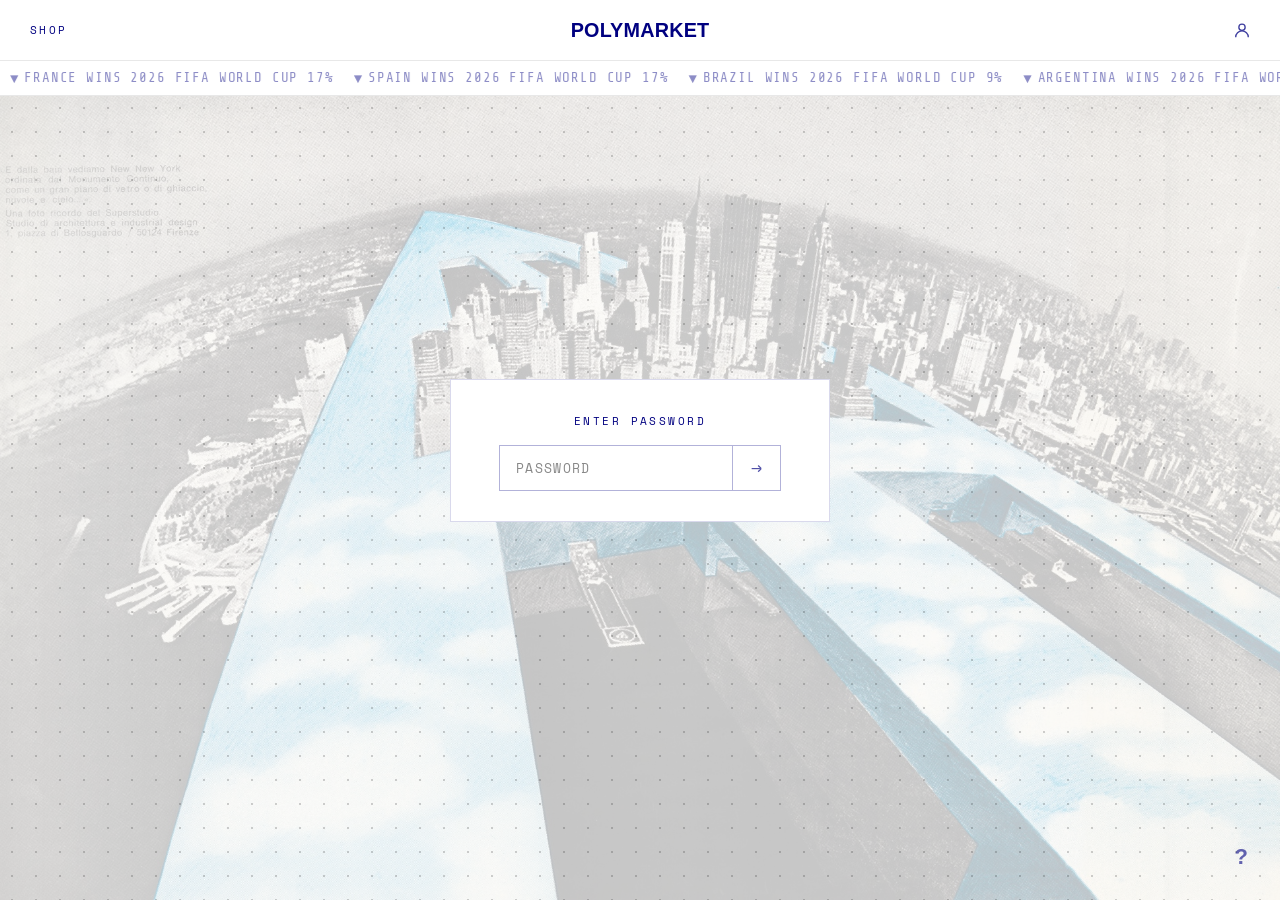
==== checkout.html @ ec60a8db "Move ? to footer center, ©2026 to footer right on all pages Replaced the floating/nav ? buttons with" ====
<!DOCTYPE html>
<html lang="en">
<head>
  <meta charset="UTF-8">
  <meta name="viewport" content="width=device-width, initial-scale=1.0">
  <title>Polymarket — VIP Order</title>
  <link rel="preconnect" href="https://fonts.googleapis.com">
  <link rel="preconnect" href="https://fonts.gstatic.com" crossorigin>
  <link href="https://fonts.googleapis.com/css2?family=Space+Mono:wght@400;700&family=Inter:wght@400;500;600&display=swap" rel="stylesheet">
  <link rel="stylesheet" href="style.css">
  <style>
    .checkout-main {
      display: grid;
      grid-template-columns: 380px 1fr;
      min-height: calc(100vh - 52px - 52px);
      border-top: 1px solid #1a1a1a;
    }

    /* ── Left: Order Summary ───────────────────────────────────── */
    .checkout-summary {
      border-right: 1px solid #1a1a1a;
      padding: 40px;
      background: #fafafa;
    }

    .checkout-section-label {
      font-family: 'Space Mono', monospace;
      font-size: 9px;
      font-weight: 700;
      letter-spacing: 0.22em;
      text-transform: uppercase;
      color: #1a1a1a;
      padding-bottom: 14px;
      border-bottom: 1px solid #1a1a1a;
      margin-bottom: 24px;
    }

    .checkout-item {
      display: flex;
      gap: 14px;
      align-items: flex-start;
      padding: 14px 0;
      border-bottom: 1px solid rgba(0,0,0,0.08);
    }

    .checkout-item-img {
      width: 60px;
      height: 60px;
      object-fit: cover;
      flex-shrink: 0;
      background: #f2f2f2;
      mix-blend-mode: multiply;
    }

    .checkout-item-info {
      flex: 1;
    }

    .checkout-item-name {
      font-family: 'Space Mono', monospace;
      font-size: 10px;
      font-weight: 700;
      letter-spacing: 0.08em;
      text-transform: uppercase;
      color: #1a1a1a;
      margin-bottom: 4px;
    }

    .checkout-item-meta {
      font-family: 'Space Mono', monospace;
      font-size: 9px;
      letter-spacing: 0.10em;
      text-transform: uppercase;
      color: rgba(0,0,0,0.45);
      line-height: 1.6;
    }

    .checkout-item-price {
      font-family: 'Space Mono', monospace;
      font-size: 10px;
      letter-spacing: 0.08em;
      color: #1a1a1a;
      margin-top: 4px;
    }

    .checkout-subtotal-row {
      display: flex;
      justify-content: space-between;
      align-items: center;
      margin-top: 22px;
      padding-top: 18px;
      border-top: 1px solid #1a1a1a;
      font-family: 'Space Mono', monospace;
      font-size: 10px;
      font-weight: 700;
      letter-spacing: 0.14em;
      text-transform: uppercase;
      color: #1a1a1a;
    }

    .checkout-complimentary {
      margin-top: 16px;
      padding: 12px 14px;
      background: #0000ff;
      font-family: 'Space Mono', monospace;
      font-size: 9px;
      letter-spacing: 0.16em;
      text-transform: uppercase;
      color: #fff;
    }

    /* ── Right: Form ───────────────────────────────────────────── */
    .checkout-form-col {
      padding: 40px 48px;
    }

    .form-page-title {
      font-family: 'Space Mono', monospace;
      font-size: 11px;
      font-weight: 700;
      letter-spacing: 0.22em;
      text-transform: uppercase;
      color: #1a1a1a;
      padding-bottom: 14px;
      border-bottom: 1px solid #1a1a1a;
      margin-bottom: 36px;
    }

    .form-section {
      margin-bottom: 36px;
    }

    .form-section-title {
      font-family: 'Space Mono', monospace;
      font-size: 9px;
      font-weight: 700;
      letter-spacing: 0.26em;
      text-transform: uppercase;
      color: #0000ff;
      margin-bottom: 20px;
    }

    .form-field {
      margin-bottom: 16px;
    }

    .form-field label {
      display: block;
      font-family: 'Space Mono', monospace;
      font-size: 8px;
      font-weight: 400;
      letter-spacing: 0.22em;
      text-transform: uppercase;
      color: rgba(0,0,0,0.45);
      margin-bottom: 6px;
    }

    .form-field input,
    .form-field textarea,
    .form-field select {
      width: 100%;
      border: 1px solid rgba(0,0,0,0.20);
      border-radius: 0;
      padding: 11px 14px;
      font-family: 'Space Mono', monospace;
      font-size: 11px;
      letter-spacing: 0.08em;
      color: #1a1a1a;
      background: #fff;
      outline: none;
      transition: border-color 0.15s;
      -webkit-appearance: none;
    }

    .form-field input:focus,
    .form-field textarea:focus,
    .form-field select:focus {
      border-color: #0000ff;
    }

    .form-field input::placeholder,
    .form-field textarea::placeholder {
      color: rgba(0,0,0,0.22);
      letter-spacing: 0.08em;
    }

    .form-field textarea {
      resize: vertical;
      min-height: 80px;
      line-height: 1.6;
    }

    .form-row {
      display: grid;
      grid-template-columns: 1fr 80px 100px;
      gap: 12px;
    }

    .form-divider {
      border: none;
      border-top: 1px solid rgba(0,0,0,0.10);
      margin: 32px 0;
    }

    .submit-order-btn {
      display: flex;
      align-items: center;
      justify-content: center;
      width: 100%;
      padding: 15px 24px;
      background: #0000ff;
      color: #fff;
      border: none;
      font-family: 'Space Mono', monospace;
      font-size: 11px;
      font-weight: 700;
      letter-spacing: 0.22em;
      text-transform: uppercase;
      cursor: pointer;
      transition: background 0.15s;
      margin-top: 8px;
    }

    .submit-order-btn:hover { background: #0000cc; }

    /* ── Confirmation state ────────────────────────────────────── */
    .checkout-confirm {
      display: none;
      padding: 40px 48px;
      max-width: 560px;
    }

    .confirm-icon {
      width: 40px;
      height: 40px;
      border: 2px solid #0000ff;
      border-radius: 50%;
      display: flex;
      align-items: center;
      justify-content: center;
      margin-bottom: 28px;
      color: #0000ff;
      font-size: 18px;
    }

    .confirm-title {
      font-family: 'Space Mono', monospace;
      font-size: 13px;
      font-weight: 700;
      letter-spacing: 0.18em;
      text-transform: uppercase;
      color: #1a1a1a;
      margin-bottom: 8px;
    }

    .confirm-ref {
      font-family: 'Space Mono', monospace;
      font-size: 9px;
      letter-spacing: 0.16em;
      color: rgba(0,0,0,0.40);
      text-transform: uppercase;
      margin-bottom: 32px;
    }

    .confirm-block {
      margin-bottom: 24px;
      padding: 20px;
      border: 1px solid rgba(0,0,0,0.10);
    }

    .confirm-block-label {
      font-family: 'Space Mono', monospace;
      font-size: 8px;
      font-weight: 700;
      letter-spacing: 0.26em;
      text-transform: uppercase;
      color: #0000ff;
      margin-bottom: 10px;
    }

    .confirm-block p {
      font-family: 'Space Mono', monospace;
      font-size: 10px;
      letter-spacing: 0.08em;
      color: #1a1a1a;
      line-height: 1.8;
    }

    .confirm-back-btn {
      margin-top: 8px;
      display: inline-block;
      font-family: 'Space Mono', monospace;
      font-size: 10px;
      letter-spacing: 0.18em;
      text-transform: uppercase;
      color: #0000ff;
      text-decoration: none;
      border-bottom: 1px solid #0000ff;
      padding-bottom: 2px;
    }
  </style>
</head>
<body>

  <!-- HEADER -->
  <header class="site-header">
    <nav class="nav-inner">
      <div class="nav-left">
        <a href="shop.html" class="nav-pill-btn">SHOP</a>
      </div>

      <a href="index.html" class="nav-wordmark">POLYMARKET</a>

      <div class="nav-right">
        <button class="nav-icon-btn" title="Account">
          <svg viewBox="0 0 20 20" fill="none" stroke="currentColor" stroke-width="1.5">
            <circle cx="10" cy="7" r="3.5"/>
            <path d="M3 18c0-3.866 3.134-7 7-7s7 3.134 7 7"/>
          </svg>
        </button>
        <button class="nav-icon-btn" title="Cart" onclick="history.back()"><svg viewBox="0 0 20 20" fill="none" stroke="currentColor" stroke-width="1.5" stroke-linecap="round" stroke-linejoin="round">
            <path d="M6.5 8V6a3.5 3.5 0 0 1 7 0v2"/>
            <rect x="3" y="8" width="14" height="9" rx="1.5"/>
          </svg></button>
      </div>
    </nav>
  </header>
  </div>


  <!-- SHOP HEADING BAR -->
  <div class="shop-heading">
    <a href="shop.html">VIP COMPLIMENTARY ORDER <span class="arrow">→</span></a>
  </div>

  <!-- CHECKOUT GRID -->
  <main class="checkout-main" id="checkoutMain">

    <!-- ORDER SUMMARY -->
    <div class="checkout-summary">
      <div class="checkout-section-label">Order Summary</div>
      <div id="checkoutItems">
        <p style="font-family:'Space Mono',monospace;font-size:10px;color:rgba(0,0,0,0.4);letter-spacing:0.10em;">Your bag is empty.</p>
      </div>
      <div class="checkout-subtotal-row">
        <span>Subtotal</span>
        <span id="checkoutTotal">$0</span>
      </div>
      <div class="checkout-complimentary">COMPLIMENTARY — $0.00 CHARGED</div>
    </div>

    <!-- FORM -->
    <div class="checkout-form-col" id="checkoutFormCol">
      <div class="form-page-title">Employee &amp; VIP Details</div>

      <form id="vipOrderForm" novalidate>

        <!-- Employee -->
        <div class="form-section">
          <div class="form-section-title">Employee Information</div>

          <div class="form-field">
            <label for="employeeName">Employee Name *</label>
            <input type="text" id="employeeName" name="employeeName" placeholder="Full name" required>
          </div>

          <div class="form-field">
            <label for="employeeDept">Department *</label>
            <input type="text" id="employeeDept" name="employeeDept" placeholder="e.g. Marketing, Partnerships" required>
          </div>
        </div>

        <hr class="form-divider">

        <!-- VIP Client -->
        <div class="form-section">
          <div class="form-section-title">VIP Client</div>

          <div class="form-field">
            <label for="clientName">Client Name *</label>
            <input type="text" id="clientName" name="clientName" placeholder="e.g. Logan Paul" required>
          </div>

          <div class="form-field">
            <label for="clientEmail">Client Email *</label>
            <input type="email" id="clientEmail" name="clientEmail" placeholder="client@email.com" required>
          </div>

          <div class="form-field">
            <label for="address1">Street Address *</label>
            <input type="text" id="address1" name="address1" placeholder="123 Main St, Apt 4B" required>
          </div>

          <div class="form-row">
            <div class="form-field">
              <label for="city">City *</label>
              <input type="text" id="city" name="city" required>
            </div>
            <div class="form-field">
              <label for="state">State *</label>
              <input type="text" id="state" name="state" maxlength="2" placeholder="CA" required>
            </div>
            <div class="form-field">
              <label for="zip">ZIP *</label>
              <input type="text" id="zip" name="zip" maxlength="10" placeholder="90210" required>
            </div>
          </div>

        </div>

        <button type="submit" class="submit-order-btn">Submit Order →</button>

      </form>
    </div>

    <!-- CONFIRMATION (hidden until submit) -->
    <div class="checkout-confirm" id="checkoutConfirm">
      <div class="confirm-icon">✓</div>
      <div class="confirm-title">Order Submitted</div>
      <div class="confirm-ref" id="confirmRef">REF —</div>

      <div class="confirm-block">
        <div class="confirm-block-label">Employee</div>
        <p id="confirmEmployee"></p>
      </div>

      <div class="confirm-block">
        <div class="confirm-block-label">VIP Client</div>
        <p id="confirmClient"></p>
      </div>

      <div class="confirm-block">
        <div class="confirm-block-label">Items</div>
        <p id="confirmItems"></p>
      </div>

      <a href="shop.html" class="confirm-back-btn">← Back to Shop</a>
    </div>

  </main>

  <!-- FOOTER -->
  <footer class="site-footer">
    <div class="footer-inner">
      <div class="footer-left">
        <div class="footer-logo">
          <svg viewBox="0 0 512 512" fill="none" xmlns="http://www.w3.org/2000/svg" width="18" height="18">
            <path d="M375.84 389.422C375.84 403.572 375.84 410.647 371.212 414.154C366.585 417.662 359.773 415.75 346.15 411.927L127.22 350.493C119.012 348.19 114.907 347.038 112.534 343.907C110.161 340.776 110.161 336.513 110.161 327.988V184.012C110.161 175.487 110.161 171.224 112.534 168.093C114.907 164.962 119.012 163.81 127.22 161.507L346.15 100.072C359.773 96.2495 366.585 94.338 371.212 97.8455C375.84 101.353 375.84 108.428 375.84 122.578V389.422ZM164.761 330.463L346.035 381.337V279.595L164.761 330.463ZM139.963 306.862L321.201 256L139.963 205.138V306.862ZM164.759 181.537L346.035 232.406V130.663L164.759 181.537Z" fill="#000080"/>
          </svg>
          Polymarket
        </div>
        <nav class="footer-links">
          <a href="shipping.html">Shipping &amp; Returns</a>
        </nav>
      </div>
      <a href="topograph.html" class="footer-help-btn" title="Markets Topography">?</a>
      <span class="footer-copy">©2026</span>
    </div>
  </footer>

  <script>
    if (sessionStorage.getItem('pm_auth') !== 'true') {
      window.location.replace('index.html');
    }

    // ── Render order summary from cart ───────────────────────────────────
    const CART_KEY = 'pm_cart';

    function getCart() {
      try { return JSON.parse(sessionStorage.getItem(CART_KEY)) || []; }
      catch { return []; }
    }

    function renderSummary() {
      const cart = getCart();
      const itemsEl  = document.getElementById('checkoutItems');
      const totalEl  = document.getElementById('checkoutTotal');
      itemsEl.innerHTML = '';

      if (cart.length === 0) {
        itemsEl.innerHTML = '<p style="font-family:\'Space Mono\',monospace;font-size:10px;color:rgba(0,0,0,0.4);letter-spacing:0.10em;">Your bag is empty.</p>';
        totalEl.textContent = 'Complimentary';
        return;
      }

      let total = 0;
      cart.forEach(item => {
        const price = parseFloat(String(item.price).replace(/[^0-9.]/g, ''));
        const lineTotal = price * (item.qty || 1);
        total += lineTotal;

        const div = document.createElement('div');
        div.className = 'checkout-item';
        div.innerHTML = `
          ${item.image
            ? `<img class="checkout-item-img" src="${item.image}" alt="${item.name}">`
            : `<div class="checkout-item-img"></div>`}
          <div class="checkout-item-info">
            <div class="checkout-item-name">${item.name}</div>
            ${item.color ? `<div class="checkout-item-meta">Color: ${item.color}</div>` : ''}
            <div class="checkout-item-meta">Size: ${item.size}${item.qty > 1 ? ` × ${item.qty}` : ''}</div>
            <div class="checkout-item-price">Complimentary</div>
          </div>
        `;
        itemsEl.appendChild(div);
      });

      totalEl.textContent = 'Complimentary';
    }

    renderSummary();

    // ── Form submission ──────────────────────────────────────────────────
    document.getElementById('vipOrderForm').addEventListener('submit', function(e) {
      e.preventDefault();

      const f = this;
      const data = {
        employeeName: f.employeeName.value.trim(),
        employeeDept: f.employeeDept.value.trim(),
        clientName:   f.clientName.value.trim(),
        clientEmail:  f.clientEmail.value.trim(),
        address1:     f.address1.value.trim(),
        city:         f.city.value.trim(),
        state:        f.state.value.trim().toUpperCase(),
        zip:          f.zip.value.trim(),
      };

      // Basic validation
      for (const [key, val] of Object.entries(data)) {
        if (!val) {
          const input = f[key];
          if (input) { input.focus(); input.style.borderColor = '#ff4444'; setTimeout(()=>{ input.style.borderColor=''; }, 1500); }
          return;
        }
      }

      const cart = getCart();
      const ref  = 'VIP-' + Date.now().toString(36).toUpperCase();

      // Populate confirmation
      document.getElementById('confirmRef').textContent = 'REF ' + ref;
      document.getElementById('confirmEmployee').innerHTML =
        `${data.employeeName}<br>${data.employeeDept}`;
      document.getElementById('confirmClient').innerHTML =
        `${data.clientName}<br>${data.clientEmail}<br>${data.address1}<br>${data.city}, ${data.state} ${data.zip}`;
      document.getElementById('confirmItems').innerHTML =
        cart.map(i => `${i.name}${i.color ? ' / ' + i.color : ''} — ${i.size}${i.qty > 1 ? ' ×' + i.qty : ''}`).join('<br>');

      // Swap form for confirmation
      document.getElementById('checkoutFormCol').style.display = 'none';
      document.getElementById('checkoutConfirm').style.display = 'block';

      // Fire Shopify draft order (non-blocking — confirmation already shown)
      createShopifyDraftOrder({ type: sessionStorage.getItem('pm_intake')
        ? JSON.parse(sessionStorage.getItem('pm_intake')).type : 'unknown', ...data }, cart)
        .then(orderName => {
          if (orderName) {
            const refEl = document.getElementById('confirmRef');
            if (refEl) refEl.textContent += ' · ' + orderName;
          }
        });

      // Clear cart
      sessionStorage.removeItem(CART_KEY);
    });
  </script>
  <script src="js/shopify.js"></script>
  <script src="js/cart.js"></script>
  <script src="js/auth.js"></script>
</body>
</html>
---- style.css ----
@import url('https://fonts.googleapis.com/css2?family=Share+Tech+Mono&family=Press+Start+2P&display=swap');

/* ===== RESET & BASE ===== */
*, *::before, *::after { box-sizing: border-box; margin: 0; padding: 0; }

:root {
  --blue: #0038FF;
  --white: #ffffff;
  --black: #000080;
  --gray: #f2f2f2;
  --mid-gray: #888;
  --red: #FF3B30;
  --font-mono: 'Space Mono', 'Courier New', monospace;
  --font-sans: 'Inter', -apple-system, BlinkMacSystemFont, 'Helvetica Neue', sans-serif;
}

html { font-size: 16px; scroll-behavior: smooth; }

body {
  font-family: var(--font-sans);
  background: var(--white);
  color: var(--black);
  min-height: 100vh;
  display: flex;
  flex-direction: column;
}

a { color: inherit; text-decoration: none; }
button { cursor: pointer; border: none; background: none; font-family: inherit; }
img { display: block; max-width: 100%; }

/* ===== TICKER BANNER ===== */
@keyframes ticker-scroll {
  0%   { transform: translateX(0); }
  100% { transform: translateX(-50%); }
}

.site-ticker {
  width: 100%;
  overflow: hidden;
  background: #ffffff;
  border-bottom: 1px solid #e8e8e8;
  height: 35px;
  display: flex;
  align-items: center;
  position: relative;
  z-index: 99; /* sits below sticky header */
}

.ticker-track {
  display: flex;
  align-items: center;
  white-space: nowrap;
  animation: ticker-scroll 90s linear infinite;
  will-change: transform;
}

.ticker-track:hover {
  animation-play-state: paused;
}

.ticker-track a {
  font-family: 'Share Tech Mono', 'Courier New', monospace;
  font-size: 14px;
  font-weight: 400;
  color: #FF8800;
  text-transform: uppercase;
  letter-spacing: 0.06em;
  white-space: nowrap;
  padding: 0 10px;
  transition: color 0.2s;
  text-decoration: none;
  text-shadow: 0 0 8px rgba(255, 136, 0, 0.55);
  line-height: 1;
}

/* Whole link turns green when market is ≥50% (▲) */
.ticker-track a:has(.ticker-up) {
  color: #33DD55;
  text-shadow: 0 0 8px rgba(51, 221, 85, 0.55);
}

/* Whole link turns red when market is <50% (▼) */
.ticker-track a:has(.ticker-down) {
  color: #FF3333;
  text-shadow: 0 0 8px rgba(255, 51, 51, 0.55);
}

.ticker-track a:hover {
  opacity: 0.8;
}

/* Password page — muted navy at rest, reveal color on hover */
.page-password .ticker-track a,
.page-password .ticker-track a:has(.ticker-up),
.page-password .ticker-track a:has(.ticker-down) {
  color: rgba(0, 0, 128, 0.45);
  text-shadow: none;
  transition: color 0.25s, text-shadow 0.25s;
}
.page-password .ticker-up,
.page-password .ticker-down {
  color: rgba(0, 0, 128, 0.45);
  text-shadow: none;
  transition: color 0.25s, text-shadow 0.25s;
}

/* Hover reveals market direction color */
.page-password .ticker-track a:has(.ticker-up):hover,
.page-password .ticker-track a:has(.ticker-up):hover .ticker-up {
  color: #33DD55;
  text-shadow: 0 0 10px rgba(51, 221, 85, 0.65);
  opacity: 1;
}
.page-password .ticker-track a:has(.ticker-down):hover,
.page-password .ticker-track a:has(.ticker-down):hover .ticker-down {
  color: #FF3333;
  text-shadow: 0 0 10px rgba(255, 51, 51, 0.65);
  opacity: 1;
}

.ticker-sep {
  display: none;
}

/* Directional arrows inside ticker items */
.ticker-up {
  color: #33DD55;
  font-size: 1em;
  vertical-align: middle;
  text-shadow: 0 0 8px rgba(50, 220, 80, 0.6);
  margin-right: 5px;
}

.ticker-down {
  color: #FF3333;
  font-size: 1em;
  vertical-align: middle;
  text-shadow: 0 0 8px rgba(255, 50, 50, 0.55);
  margin-right: 5px;
}

/* ===== HEADER / NAV ===== */
.site-header {
  position: sticky;
  top: 0;
  z-index: 100;
  background: var(--white);
  border-bottom: 1px solid #e8e8e8;
  width: 100%;
}

.nav-inner {
  display: grid;
  grid-template-columns: 1fr auto 1fr;
  align-items: center;
  padding: 0 20px;
  height: 60px;
  position: relative;
}

/* ── Left slot: SHOP link ────────────────────────────────── */
.nav-left {
  display: flex;
  align-items: center;
}

/* ── Bordered pill buttons: SHOP + CART ──────────────────── */
.nav-pill-btn {
  display: inline-flex;
  align-items: center;
  gap: 5px;
  padding: 4px 10px;
  border: 1px solid #000080;
  background: #fff;
  color: #000080;
  font-family: 'Helvetica Neue', Helvetica, Arial, sans-serif;
  font-size: 10px;
  font-weight: 500;
  letter-spacing: 0.06em;
  text-transform: uppercase;
  cursor: pointer;
  border-radius: 3px;
  white-space: nowrap;
  text-decoration: none;
  line-height: 1.4;
  transition: background 0.15s;
}
.nav-pill-btn:hover { background: #efefef; }

/* SHOP link — same font/color as pill but no border or background */
.nav-shop-link {
  font-family: 'Helvetica Neue', Helvetica, Arial, sans-serif;
  font-size: 10px;
  font-weight: 500;
  letter-spacing: 0.06em;
  text-transform: uppercase;
  color: #000080;
  text-decoration: none;
  padding: 4px 10px;
  transition: opacity 0.15s;
}
.nav-shop-link:hover { opacity: 0.6; }

/* Badge on icon cart button */
.nav-icon-btn .cart-badge {
  position: absolute;
  top: 3px;
  right: 3px;
  background: #000080;
  color: #fff;
  border-radius: 50%;
  font-size: 7px;
  min-width: 12px;
  height: 12px;
  display: inline-flex;
  align-items: center;
  justify-content: center;
  pointer-events: none;
}

/* ── Center slot: POLYMARKET wordmark ────────────────────── */
.nav-wordmark {
  font-family: 'Helvetica Neue', Helvetica, Arial, sans-serif;
  font-size: 19.8px;
  font-weight: 700;
  letter-spacing: 0.01em;
  text-transform: uppercase;
  color: #000080;
  white-space: nowrap;
  justify-self: center;
}

/* ── Legacy center (kept for any edge case) ─────────────── */
.nav-center {
  display: flex;
  align-items: center;
  gap: 24px;
}

.nav-center a,
.nav-center .currency-btn {
  color: var(--black);
  font-size: 11px;
  letter-spacing: 0.08em;
  text-transform: uppercase;
  font-weight: 500;
  opacity: 0.75;
  transition: opacity 0.15s;
}

.nav-center a:hover,
.nav-center .currency-btn:hover { opacity: 1; }

.currency-btn {
  display: flex;
  align-items: center;
  gap: 4px;
  font-family: var(--font-sans);
  font-size: 11px;
  letter-spacing: 0.08em;
  text-transform: uppercase;
  font-weight: 500;
  color: var(--black);
  opacity: 0.75;
}

.nav-divider {
  width: 1px;
  height: 16px;
  background: rgba(0,0,0,0.15);
}

.nav-right {
  display: flex;
  align-items: center;
  gap: 0;
  justify-self: end;
}

.nav-icon-btn {
  color: var(--black);
  display: flex;
  align-items: center;
  justify-content: center;
  width: 36px;
  height: 36px;
  transition: opacity 0.15s;
  position: relative;
  opacity: 0.75;
}

.nav-icon-btn:hover { opacity: 1; }

.nav-icon-btn svg { width: 18px; height: 18px; }

/* ── Employee login modal ─────────────────────────────────── */
#am-overlay {
  position: fixed;
  inset: 0;
  z-index: 600;
  background: rgba(0, 0, 0, 0.30);
  display: none;
  align-items: flex-start;
  justify-content: flex-end;
  padding-top: 68px;
  padding-right: 16px;
}

#am-card {
  background: #fff;
  width: 284px;
  padding: 28px 28px 24px;
  border: 1px solid #e0e0e0;
  box-shadow: 0 8px 32px rgba(0, 0, 0, 0.10);
}

.am-label {
  font-family: var(--font-mono);
  font-size: 8px;
  letter-spacing: 0.22em;
  text-transform: uppercase;
  color: #999;
  margin: 0 0 16px;
}

.am-email-display {
  font-family: var(--font-mono);
  font-size: 10px;
  letter-spacing: 0.06em;
  color: #000080;
  margin: 0 0 20px;
  word-break: break-all;
}

.am-input {
  display: block;
  width: 100%;
  border: none;
  border-bottom: 1px solid #ddd;
  outline: none;
  font-family: var(--font-mono);
  font-size: 11px;
  letter-spacing: 0.08em;
  color: #000080;
  padding: 6px 0 8px;
  background: transparent;
  margin-bottom: 20px;
}

.am-input::placeholder { color: #ccc; letter-spacing: 0.08em; }
.am-input:focus { border-bottom-color: #000080; }

.am-btn {
  display: block;
  width: 100%;
  padding: 11px 0;
  font-family: var(--font-mono);
  font-size: 10px;
  font-weight: 700;
  letter-spacing: 0.18em;
  text-transform: uppercase;
  cursor: pointer;
  border: none;
  transition: background 0.15s, color 0.15s;
}

.am-btn-primary {
  background: #000080;
  color: #fff;
}
.am-btn-primary:hover { background: #00006a; }

.am-btn-outline {
  background: transparent;
  color: #000080;
  border: 1px solid #000080;
}
.am-btn-outline:hover { background: #efefef; }

.am-err {
  font-family: var(--font-mono);
  font-size: 9px;
  letter-spacing: 0.12em;
  text-transform: uppercase;
  color: #ff4444;
  margin: 10px 0 0;
}

/* ? help button — now floating bottom-right, nav version kept for legacy */
.nav-help-btn {
  font-family: 'Helvetica Neue', Helvetica, Arial, sans-serif;
  font-size: 15px;
  font-weight: 600;
  color: #000080;
  text-decoration: none;
  opacity: 0.75;
}

/* Floating ? button — fixed bottom-right on every page */
.floating-help-btn {
  position: fixed;
  bottom: calc(32px + env(safe-area-inset-bottom, 0px));
  right: 32px;
  z-index: 500;
  color: #000080;
  font-family: 'Helvetica Neue', Helvetica, Arial, sans-serif;
  font-size: 22px;
  font-weight: 700;
  text-decoration: none;
  opacity: 0.6;
  transition: opacity 0.15s;
  line-height: 1;
}

.floating-help-btn:hover {
  opacity: 1;
}

.cart-badge {
  position: absolute;
  top: 10px;
  right: 6px;
  background: var(--blue);
  color: var(--white);
  font-size: 9px;
  font-weight: 700;
  min-width: 14px;
  height: 14px;
  border-radius: 50%;
  display: flex;
  align-items: center;
  justify-content: center;
  opacity: 1;
}

/* ===== PASSWORD GATE ===== */
.password-page-body {
  display: flex;
  flex-direction: column;
  min-height: 100vh;
}

.password-gate {
  flex: 1;
  display: flex;
  align-items: center;
  justify-content: center;
  padding: 60px 20px;
}

.password-form-wrap {
  width: 100%;
  max-width: 380px;
  text-align: center;
}

.password-form-wrap h1 {
  font-family: var(--font-mono);
  font-size: 18px;
  letter-spacing: 0.12em;
  text-transform: uppercase;
  margin-bottom: 32px;
  font-weight: 400;
}

.password-input-row {
  display: flex;
  border: 1px solid var(--black);
  overflow: hidden;
}

.password-input-row input[type="password"] {
  flex: 1;
  border: none;
  outline: none;
  padding: 12px 16px;
  font-family: var(--font-mono);
  font-size: 13px;
  letter-spacing: 0.06em;
  background: var(--white);
  color: var(--black);
}

.password-input-row input[type="password"]::placeholder {
  color: var(--mid-gray);
  text-transform: uppercase;
  letter-spacing: 0.1em;
}

.password-submit-btn {
  background: var(--black);
  color: var(--white);
  padding: 0 20px;
  font-size: 18px;
  font-family: var(--font-mono);
  transition: background 0.15s;
}

.password-submit-btn:hover { background: #222; }

.password-error {
  font-family: var(--font-mono);
  font-size: 11px;
  letter-spacing: 0.08em;
  text-transform: uppercase;
  color: var(--red);
  margin-top: 12px;
}

/* ===== SHOP PAGE ===== */
.shop-main {
  flex: 1;
  padding: 0;
  background: #fff;
}

.shop-heading {
  padding: 28px 20px 20px;
  display: flex;
  align-items: center;
  gap: 10px;
  font-family: var(--font-sans);
  font-size: 11px;
  letter-spacing: 0.1em;
  text-transform: uppercase;
  font-weight: 600;
  background: #fff;
}

.shop-heading a {
  display: flex;
  align-items: center;
  gap: 8px;
}

.shop-heading .arrow { font-size: 14px; }

/* Product Grid */
.product-grid {
  display: grid;
  grid-template-columns: repeat(5, 1fr);
  gap: 0;
  border-top: 1px solid #e8e8e8;
  border-left: 1px solid #e8e8e8;
}

.product-card {
  position: relative;
  background: transparent;
  overflow: hidden;
  cursor: pointer;
  aspect-ratio: 1 / 1;
  display: flex;
  align-items: center;
  justify-content: center;
  border-right: 1px solid #e8e8e8;
  border-bottom: 1px solid #e8e8e8;
}

/* Contained image — mix-blend-mode: multiply makes white areas in the JPEG transparent */
.product-card-img {
  width: calc(100% - 32px);
  height: calc(100% - 32px);
  object-fit: contain;
  object-position: center;
  display: block;
  transition: transform 0.35s ease;
  mix-blend-mode: multiply;
}

.product-card:hover .product-card-img { transform: scale(1.04); }

.product-card-placeholder {
  width: 100%;
  height: 100%;
  display: flex;
  align-items: center;
  justify-content: center;
  font-family: var(--font-mono);
  font-size: 10px;
  letter-spacing: 0.06em;
  text-align: center;
  padding: 20px;
  color: #aaa;
  text-transform: uppercase;
}

/* Info overlay — slides up from bottom on hover */
.product-card-overlay {
  position: absolute;
  bottom: 0;
  left: 0;
  right: 0;
  background: rgba(255,255,255,0.96);
  padding: 10px 12px 11px;
  transform: translateY(100%);
  transition: transform 0.18s ease;
  font-family: var(--font-mono);
  font-size: 9px;
  letter-spacing: 0.05em;
  text-transform: uppercase;
  line-height: 1.6;
  color: var(--black);
  border-top: 1px solid #e8e8e8;
}

.product-card:hover .product-card-overlay { transform: translateY(0); }

.product-card-overlay .product-price {
  font-weight: 700;
  display: inline;
}

/* Subscribe Section */
.subscribe-section {
  padding: 48px 20px;
  max-width: 380px;
  margin: 0 auto;
  text-align: center;
}

.subscribe-label {
  font-family: var(--font-sans);
  font-size: 10px;
  letter-spacing: 0.12em;
  text-transform: uppercase;
  font-weight: 600;
  margin-bottom: 16px;
}

.subscribe-row {
  display: flex;
  border: 1px solid var(--black);
  overflow: hidden;
}

.subscribe-row input[type="email"] {
  flex: 1;
  border: none;
  outline: none;
  padding: 10px 14px;
  font-family: var(--font-mono);
  font-size: 11px;
  letter-spacing: 0.04em;
}

.subscribe-row input[type="email"]::placeholder { color: var(--mid-gray); }

.subscribe-btn {
  background: var(--black);
  color: var(--white);
  padding: 0 16px;
  font-family: var(--font-mono);
  font-size: 16px;
  transition: background 0.15s;
}

.subscribe-btn:hover { background: #333; }

.subscribe-fine {
  font-size: 10px;
  color: var(--mid-gray);
  margin-top: 10px;
  line-height: 1.5;
}

.subscribe-fine a { text-decoration: underline; }

/* ===== FOOTER ===== */
.site-footer {
  background: #ffffff;
  color: #000080;
  padding: 16px 20px;
  border-top: 1px solid rgba(0, 0, 128, 0.12);
}

.footer-inner {
  display: grid;
  grid-template-columns: 1fr auto 1fr;
  align-items: center;
  gap: 16px;
}

.footer-left {
  display: flex;
  align-items: center;
  gap: 16px;
}

.footer-logo {
  display: flex;
  align-items: center;
  gap: 6px;
  font-size: 13px;
  font-weight: 500;
  color: #000080;
  flex-shrink: 0;
}

.footer-logo svg { width: 18px; height: 18px; }

.footer-links {
  display: flex;
  align-items: center;
  gap: 20px;
  flex-wrap: wrap;
}

.footer-links a {
  font-size: 9px;
  letter-spacing: 0.1em;
  text-transform: uppercase;
  font-weight: 500;
  color: #000080;
  opacity: 0.7;
  transition: opacity 0.15s;
}

.footer-links a:hover { opacity: 1; }

.footer-copy {
  font-size: 9px;
  letter-spacing: 0.06em;
  color: #000080;
  opacity: 0.6;
  text-align: right;
  justify-self: end;
}

.footer-help-btn {
  font-family: var(--font-mono);
  font-size: 13px;
  font-weight: 700;
  color: #000080;
  opacity: 0.45;
  text-decoration: none;
  justify-self: center;
  line-height: 1;
  transition: opacity 0.2s;
}
.footer-help-btn:hover {
  opacity: 1;
}

/* ===== PRODUCT DETAIL PAGE ===== */
.product-detail-main {
  flex: 1;
}

.product-detail-layout {
  display: grid;
  grid-template-columns: 55fr 45fr;
  min-height: calc(100vh - 52px);
}

.product-image-col {
  position: sticky;
  top: 52px;
  height: calc(100vh - 52px);
  overflow: hidden;
  background: var(--gray);
}

.product-image-col img {
  width: 100%;
  height: 100%;
  object-fit: cover;
  object-position: center;
}

.product-image-placeholder {
  width: 100%;
  height: 100%;
  background: var(--gray);
  display: flex;
  align-items: center;
  justify-content: center;
  font-family: var(--font-mono);
  font-size: 11px;
  color: #bbb;
  text-transform: uppercase;
  letter-spacing: 0.08em;
}

.product-info-col {
  padding: 40px 40px 40px 48px;
  display: flex;
  flex-direction: column;
  gap: 0;
}

/* Size error badge */
.size-error-badge {
  display: inline-block;
  background: var(--red);
  color: var(--white);
  font-family: var(--font-mono);
  font-size: 9px;
  letter-spacing: 0.1em;
  text-transform: uppercase;
  padding: 4px 8px;
  margin-bottom: 20px;
  font-weight: 700;
}

.size-error-badge.hidden { display: none; }

/* Product title row — all on flowing lines with slashes */
.product-title-block {
  font-family: var(--font-mono);
  font-size: clamp(18px, 2.2vw, 28px);
  line-height: 1.55;
  letter-spacing: 0.04em;
  text-transform: uppercase;
  font-weight: 400;
  color: var(--black);
  margin-bottom: 0;
}

.product-title-block .slash { color: var(--black); margin: 0 6px; }

.product-title-block .underline-link {
  text-decoration: underline;
  text-underline-offset: 3px;
  cursor: pointer;
}

.product-title-block .underline-link:hover { opacity: 0.6; }

/* Size select inline */
.size-select-inline {
  display: inline-block;
  position: relative;
}

.size-select-inline select {
  appearance: none;
  -webkit-appearance: none;
  background: transparent;
  border: none;
  border-bottom: 1px solid var(--black);
  font-family: var(--font-mono);
  font-size: inherit;
  letter-spacing: inherit;
  text-transform: uppercase;
  cursor: pointer;
  padding-right: 18px;
  outline: none;
  color: var(--black);
}

.size-select-inline::after {
  content: '▾';
  position: absolute;
  right: 0;
  top: 50%;
  transform: translateY(-50%);
  pointer-events: none;
  font-size: 12px;
}

/* CTA links */
.product-cta-add {
  text-decoration: underline;
  text-underline-offset: 3px;
  cursor: pointer;
  transition: opacity 0.15s;
}

.product-cta-add:hover { opacity: 0.55; }

.product-cta-buy {
  cursor: pointer;
  transition: opacity 0.15s;
}

.product-cta-buy:hover { opacity: 0.55; }

/* Subscribe block on product page */
.product-subscribe-block {
  margin-top: auto;
  padding-top: 48px;
  background: var(--black);
  padding: 20px 24px;
  color: var(--white);
  max-width: 340px;
  margin-top: 60px;
}

.product-subscribe-block .sub-label {
  font-family: var(--font-sans);
  font-size: 9px;
  letter-spacing: 0.12em;
  text-transform: uppercase;
  font-weight: 600;
  margin-bottom: 10px;
}

.product-sub-row {
  display: flex;
  border: 1px solid rgba(255,255,255,0.4);
}

.product-sub-row input[type="email"] {
  flex: 1;
  background: transparent;
  border: none;
  outline: none;
  padding: 8px 12px;
  font-family: var(--font-mono);
  font-size: 11px;
  color: var(--white);
  letter-spacing: 0.04em;
}

.product-sub-row input[type="email"]::placeholder { color: rgba(255,255,255,0.45); }

.product-sub-btn {
  color: var(--white);
  padding: 0 14px;
  font-size: 16px;
  border-left: 1px solid rgba(255,255,255,0.4);
  transition: background 0.15s;
}

.product-sub-btn:hover { background: rgba(255,255,255,0.1); }

.product-sub-fine {
  font-size: 9px;
  color: rgba(255,255,255,0.5);
  margin-top: 10px;
  line-height: 1.5;
}

.product-sub-fine a { color: rgba(255,255,255,0.6); text-decoration: underline; }

/* Related products row */
.related-products-section {
  padding: 0 0 0;
  border-top: 1px solid #e0e0e0;
}

.related-heading {
  padding: 24px 20px 20px;
  font-family: var(--font-sans);
  font-size: 11px;
  letter-spacing: 0.1em;
  text-transform: uppercase;
  font-weight: 600;
}

.related-heading a { display: flex; align-items: center; gap: 8px; }

.related-grid {
  display: grid;
  grid-template-columns: repeat(5, 1fr);
  gap: 0;
  border-top: 1px solid #e8e8e8;
  border-left: 1px solid #e8e8e8;
}

.related-card {
  background: var(--white);
  aspect-ratio: 1 / 1;
  overflow: hidden;
  cursor: pointer;
  position: relative;
  display: flex;
  align-items: center;
  justify-content: center;
  border-right: 1px solid #e8e8e8;
  border-bottom: 1px solid #e8e8e8;
}

.related-card img {
  width: calc(100% - 24px);
  height: calc(100% - 24px);
  object-fit: contain;
  transition: transform 0.35s ease;
}

.related-card:hover img { transform: scale(1.04); }

.related-card-overlay {
  position: absolute;
  bottom: 0; left: 0; right: 0;
  background: rgba(255,255,255,0.96);
  padding: 8px 10px 9px;
  transform: translateY(100%);
  transition: transform 0.18s ease;
  font-family: var(--font-mono);
  font-size: 8px;
  letter-spacing: 0.05em;
  text-transform: uppercase;
  line-height: 1.5;
  border-top: 1px solid #e8e8e8;
}

.related-card:hover .related-card-overlay { transform: translateY(0); }

.related-card-placeholder {
  width: 100%;
  height: 100%;
  display: flex;
  align-items: center;
  justify-content: center;
  font-family: var(--font-mono);
  font-size: 9px;
  color: #bbb;
  text-transform: uppercase;
  letter-spacing: 0.06em;
  text-align: center;
  padding: 12px;
}

/* ===== CART DRAWER ===== */
.cart-drawer {
  position: fixed;
  top: 0; right: 0;
  width: 380px;
  height: 100vh;
  background: var(--white);
  border-left: 1px solid #e0e0e0;
  z-index: 200;
  display: flex;
  flex-direction: column;
  transform: translateX(100%);
  transition: transform 0.3s ease;
  box-shadow: -4px 0 24px rgba(0,0,0,0.08);
}

.cart-drawer.open { transform: translateX(0); }

.cart-overlay {
  position: fixed;
  inset: 0;
  background: rgba(0,0,0,0.25);
  z-index: 199;
  opacity: 0;
  pointer-events: none;
  transition: opacity 0.3s ease;
}

.cart-overlay.open { opacity: 1; pointer-events: all; }

.cart-drawer-header {
  display: flex;
  align-items: center;
  justify-content: space-between;
  padding: 18px 20px;
  border-bottom: 1px solid #e0e0e0;
}

.cart-drawer-header h2 {
  font-family: var(--font-mono);
  font-size: 13px;
  letter-spacing: 0.1em;
  text-transform: uppercase;
  font-weight: 400;
}

.cart-close-btn {
  font-size: 20px;
  line-height: 1;
  color: var(--black);
  opacity: 0.6;
  transition: opacity 0.15s;
}

.cart-close-btn:hover { opacity: 1; }

.cart-items { flex: 1; overflow-y: auto; padding: 20px; }

.cart-empty {
  text-align: center;
  padding: 60px 20px;
  font-family: var(--font-mono);
  font-size: 11px;
  letter-spacing: 0.08em;
  text-transform: uppercase;
  color: var(--mid-gray);
}

.cart-item {
  display: flex;
  gap: 14px;
  padding-bottom: 20px;
  margin-bottom: 20px;
  border-bottom: 1px solid #f0f0f0;
}

.cart-item-img {
  width: 72px;
  height: 72px;
  object-fit: cover;
  background: var(--gray);
  flex-shrink: 0;
}

.cart-item-info { flex: 1; }

.cart-item-name {
  font-family: var(--font-mono);
  font-size: 10px;
  letter-spacing: 0.06em;
  text-transform: uppercase;
  line-height: 1.5;
  margin-bottom: 4px;
}

.cart-item-size {
  font-family: var(--font-mono);
  font-size: 9px;
  letter-spacing: 0.05em;
  text-transform: uppercase;
  color: var(--mid-gray);
}

/* COLOR + SIZE lines in cart (shared style) */
.cart-item-meta {
  font-family: var(--font-mono);
  font-size: 9px;
  letter-spacing: 0.05em;
  text-transform: uppercase;
  color: var(--mid-gray);
  line-height: 1.6;
}

.cart-item-price {
  font-family: var(--font-mono);
  font-size: 11px;
  font-weight: 700;
  margin-top: 6px;
}

.cart-remove-btn {
  font-size: 18px;
  color: var(--mid-gray);
  align-self: flex-start;
  transition: color 0.15s;
}

.cart-remove-btn:hover { color: var(--black); }

.cart-footer {
  border-top: 1px solid #e0e0e0;
  padding: 20px;
  background: #fff;
  max-height: calc(100vh - 80px);
  overflow-y: auto;
}

/* ── Physical button row ──────────────────────────────────── */
.cart-btn-row {
  display: flex;
  gap: 10px;
}

/* Outer housing — the light panel the keycap sits in */
.phy-btn {
  flex: 1;
  padding: 7px;
  border: none;
  border-radius: 7px;
  cursor: pointer;
  background: linear-gradient(180deg, #e2e2e2 0%, #d4d4d4 40%, #c8c8c8 100%);
  box-shadow:
    0 3px 8px rgba(0,0,0,0.28),
    inset 0 1px 0 rgba(255,255,255,0.85),
    inset 0 -1px 0 rgba(0,0,0,0.18),
    inset 4px 0 10px rgba(0,0,0,0.14),
    inset -4px 0 10px rgba(0,0,0,0.14),
    inset 0 8px 16px rgba(0,0,0,0.22);
  transition: box-shadow 0.1s, transform 0.1s;
}

.phy-btn:active {
  transform: translateY(1px);
  box-shadow:
    0 1px 4px rgba(0,0,0,0.28),
    inset 0 1px 0 rgba(255,255,255,0.6),
    inset 0 8px 18px rgba(0,0,0,0.32);
}

/* The colored keycap */
.phy-btn-keycap {
  width: 100%;
  height: 52px;
  border-radius: 5px;
  display: flex;
  align-items: center;
  justify-content: center;
  position: relative;
  overflow: hidden;
}

/* Specular highlight strip at bottom of keycap */
.phy-btn-keycap::after {
  content: '';
  position: absolute;
  bottom: 0;
  left: 0;
  right: 0;
  height: 28%;
  background: linear-gradient(to top, rgba(255,255,255,0.22) 0%, transparent 100%);
  border-radius: 0 0 4px 4px;
}

/* Green — For Client */
.phy-btn-green .phy-btn-keycap {
  background: linear-gradient(155deg,
    #74c074 0%,
    #50a350 20%,
    #3d8f3d 55%,
    #2e7a2e 100%
  );
  box-shadow:
    inset 0 1px 3px rgba(255,255,255,0.22),
    inset 0 -2px 5px rgba(0,0,0,0.32),
    inset 3px 0 6px rgba(0,0,0,0.18),
    inset -3px 0 6px rgba(0,0,0,0.18);
}

/* Red — For Employee */
.phy-btn-red .phy-btn-keycap {
  background: linear-gradient(155deg,
    #c45858 0%,
    #9e2c2c 20%,
    #7e1919 55%,
    #661010 100%
  );
  box-shadow:
    inset 0 1px 3px rgba(255,255,255,0.14),
    inset 0 -2px 5px rgba(0,0,0,0.38),
    inset 3px 0 6px rgba(0,0,0,0.22),
    inset -3px 0 6px rgba(0,0,0,0.22);
}

.phy-btn-label {
  font-family: var(--font-mono);
  font-size: 9px;
  font-weight: 700;
  letter-spacing: 0.18em;
  text-transform: uppercase;
  color: rgba(255,255,255,0.92);
  position: relative;
  z-index: 1;
  text-shadow: 0 1px 3px rgba(0,0,0,0.55);
}

/* ── Cart inline intake form ──────────────────────────────── */
#cartIntakePanel {
  margin-top: 16px;
}

.ci-back {
  font-family: var(--font-mono);
  font-size: 9px;
  letter-spacing: 0.14em;
  text-transform: uppercase;
  color: var(--mid-gray);
  background: none;
  border: none;
  cursor: pointer;
  padding: 0;
  margin-bottom: 18px;
  display: block;
  transition: color 0.15s;
}
.ci-back:hover { color: var(--black); }

.ci-field {
  margin-bottom: 16px;
}

.ci-field label {
  display: block;
  font-family: var(--font-mono);
  font-size: 7px;
  letter-spacing: 0.22em;
  text-transform: uppercase;
  color: #999;
  margin-bottom: 5px;
}

.ci-field input {
  width: 100%;
  background: transparent;
  border: none;
  border-bottom: 1px solid #ddd;
  padding: 6px 0;
  font-family: var(--font-mono);
  font-size: 11px;
  letter-spacing: 0.08em;
  color: var(--black);
  outline: none;
  transition: border-color 0.15s;
}

.ci-field input:focus {
  border-bottom-color: var(--black);
}

.ci-field input::placeholder {
  color: #ccc;
  letter-spacing: 0.08em;
}

.ci-submit {
  display: block;
  width: 100%;
  margin-top: 20px;
  padding: 13px 0;
  background: var(--blue);
  color: #fff;
  font-family: var(--font-mono);
  font-size: 10px;
  font-weight: 700;
  letter-spacing: 0.22em;
  text-transform: uppercase;
  border: none;
  cursor: pointer;
  transition: background 0.15s;
}
.ci-submit:hover { background: #0000cc; }

.ci-error {
  font-family: var(--font-mono);
  font-size: 9px;
  letter-spacing: 0.12em;
  text-transform: uppercase;
  color: #ff4444;
  margin-top: 10px;
}

.cart-subtotal {
  display: flex;
  justify-content: space-between;
  align-items: center;
  font-family: var(--font-mono);
  font-size: 12px;
  letter-spacing: 0.08em;
  text-transform: uppercase;
  margin-bottom: 12px;
}

/* Order-limit warning in cart drawer */
.cart-limit-warning {
  font-family: var(--font-mono);
  font-size: 9px;
  letter-spacing: 0.08em;
  text-transform: uppercase;
  color: #cc2200;
  background: rgba(204, 34, 0, 0.06);
  border: 1px solid rgba(204, 34, 0, 0.20);
  padding: 9px 12px;
  margin-bottom: 14px;
  line-height: 1.6;
  text-align: center;
}

.checkout-btn {
  display: block;
  width: 100%;
  background: var(--blue);
  color: var(--white);
  font-family: var(--font-mono);
  font-size: 12px;
  letter-spacing: 0.1em;
  text-transform: uppercase;
  padding: 16px;
  text-align: center;
  transition: background 0.15s;
  border: none;
  cursor: pointer;
}

.checkout-btn:hover { background: #002bcc; }

/* ===== RESPONSIVE ===== */
@media (max-width: 1100px) {
  .product-grid { grid-template-columns: repeat(5, 1fr); }
  .related-grid { grid-template-columns: repeat(5, 1fr); }
}

@media (max-width: 860px) {
  .product-grid { grid-template-columns: repeat(3, 1fr); }
  .related-grid { grid-template-columns: repeat(3, 1fr); }
}

@media (max-width: 640px) {
  .nav-left { display: none; }
  .nav-inner { grid-template-columns: 1fr auto 1fr; }
  .nav-wordmark { grid-column: 2; justify-self: center; }
  .product-grid { grid-template-columns: repeat(2, 1fr); }
  .related-grid { grid-template-columns: repeat(2, 1fr); }
  .cart-drawer { width: 100%; }
  .cart-footer {
    padding-bottom: calc(28px + env(safe-area-inset-bottom, 16px));
  }

  /* Footer — hide certain links on mobile */
  .footer-mobile-hide { display: none; }

  /* Footer — same height as header, single line */
  .site-footer { padding: 0 14px; }
  .footer-inner {
    height: 52px;
    grid-template-columns: 1fr auto 1fr;
    gap: 8px;
    overflow: hidden;
  }
  .footer-left { gap: 10px; }
  .footer-logo { font-size: 9px; gap: 4px; flex-shrink: 0; }
  .footer-logo svg { display: none; }
  .footer-links { flex-wrap: nowrap; gap: 9px; }
  .footer-links a { font-size: 7px; letter-spacing: 0.05em; }
  .footer-copy { font-size: 7px; white-space: nowrap; text-align: right; }
  .footer-help-btn { font-size: 11px; }
}
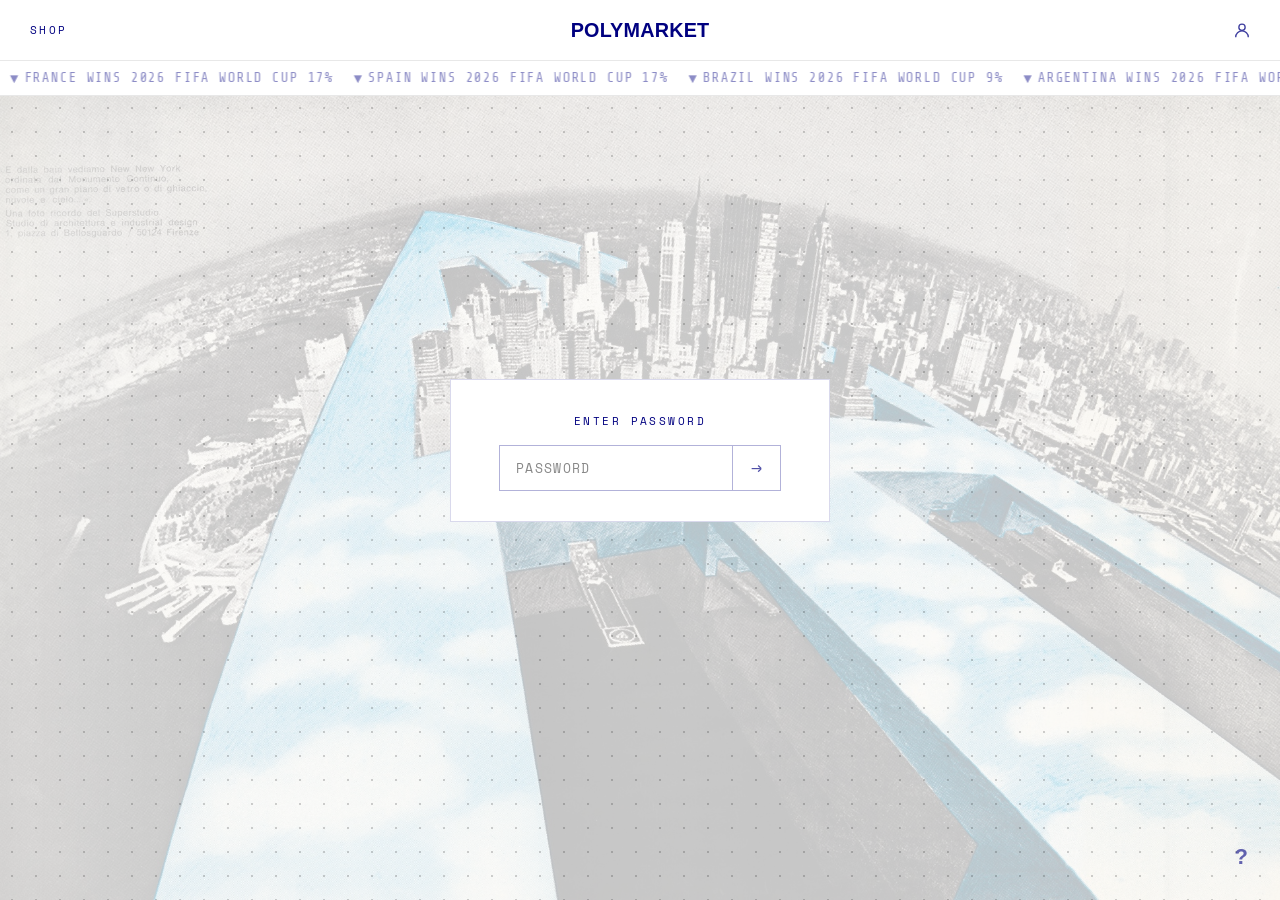
==== commit 51012904: "Fix stray closing div breaking all inner pages The ticker-strip regex matched only the inner ticker-" ====
--- a/checkout.html
+++ b/checkout.html
@@ -325,7 +325,7 @@
       </div>
     </nav>
   </header>
-  </div>
+  
 
 
   <!-- SHOP HEADING BAR -->
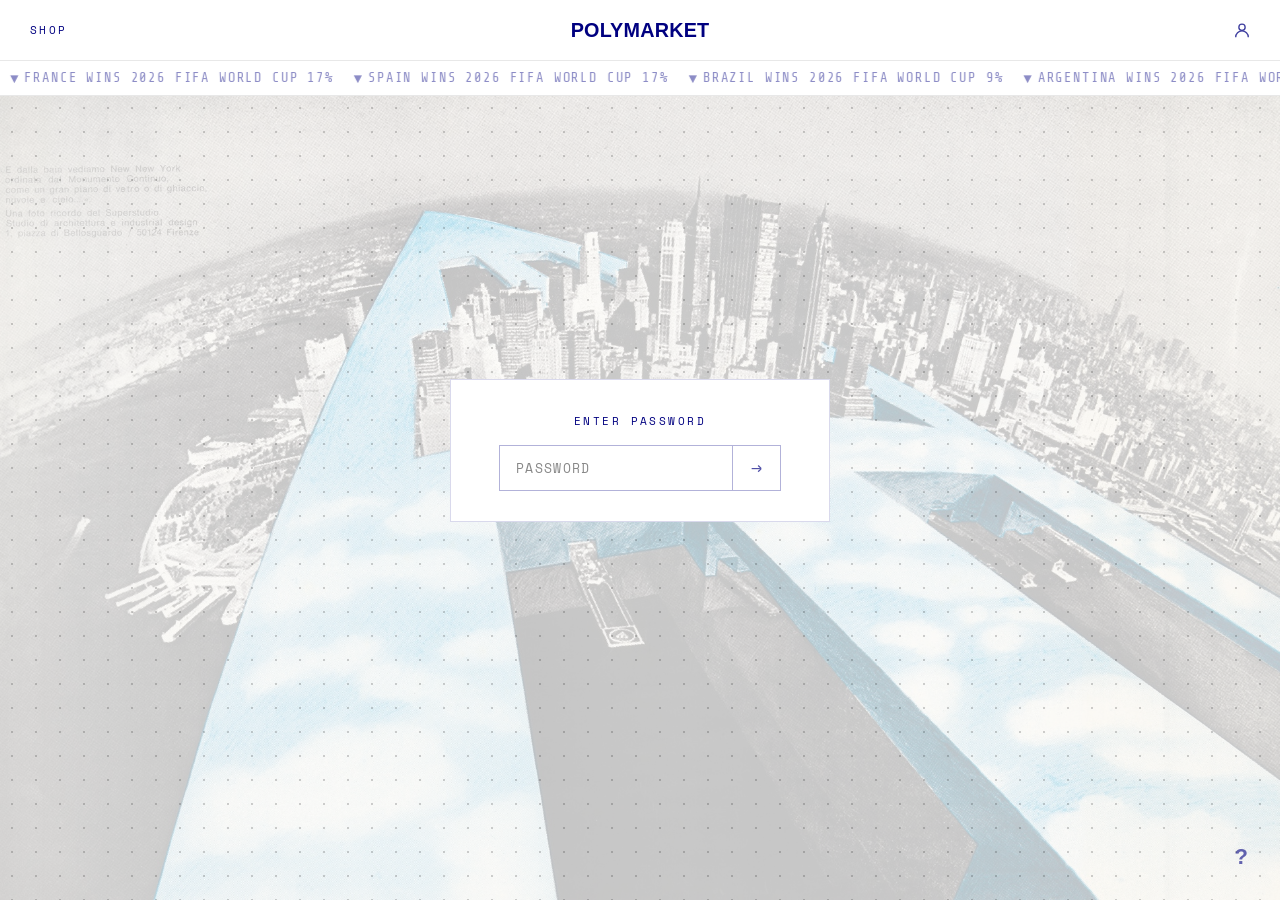
==== commit 1cd10197: "Revert footer ? move and stray-div fix (broken pages) Reverts commits ec60a8d and 5101290 — the foot" ====
--- a/checkout.html
+++ b/checkout.html
@@ -312,6 +312,8 @@
       <a href="index.html" class="nav-wordmark">POLYMARKET</a>
 
       <div class="nav-right">
+        <div style="height:16px;width:1px;background:rgba(0,0,0,0.12);margin:0 4px;"></div>
+        <a href="topograph.html" class="nav-icon-btn nav-help-btn" title="Markets Topography">?</a>
         <button class="nav-icon-btn" title="Account">
           <svg viewBox="0 0 20 20" fill="none" stroke="currentColor" stroke-width="1.5">
             <circle cx="10" cy="7" r="3.5"/>
@@ -325,7 +327,7 @@
       </div>
     </nav>
   </header>
-  
+  </div>
 
 
   <!-- SHOP HEADING BAR -->
@@ -453,8 +455,8 @@
           <a href="shipping.html">Shipping &amp; Returns</a>
         </nav>
       </div>
-      <a href="topograph.html" class="footer-help-btn" title="Markets Topography">?</a>
       <span class="footer-copy">©2026</span>
+      <div></div>
     </div>
   </footer>
 
--- a/style.css
+++ b/style.css
@@ -724,23 +724,7 @@
   letter-spacing: 0.06em;
   color: #000080;
   opacity: 0.6;
-  text-align: right;
-  justify-self: end;
-}
-
-.footer-help-btn {
-  font-family: var(--font-mono);
-  font-size: 13px;
-  font-weight: 700;
-  color: #000080;
-  opacity: 0.45;
-  text-decoration: none;
-  justify-self: center;
-  line-height: 1;
-  transition: opacity 0.2s;
-}
-.footer-help-btn:hover {
-  opacity: 1;
+  text-align: center;
 }
 
 /* ===== PRODUCT DETAIL PAGE ===== */
@@ -1416,6 +1400,5 @@
   .footer-logo svg { display: none; }
   .footer-links { flex-wrap: nowrap; gap: 9px; }
   .footer-links a { font-size: 7px; letter-spacing: 0.05em; }
-  .footer-copy { font-size: 7px; white-space: nowrap; text-align: right; }
-  .footer-help-btn { font-size: 11px; }
-}
+  .footer-copy { font-size: 7px; white-space: nowrap; }
+}
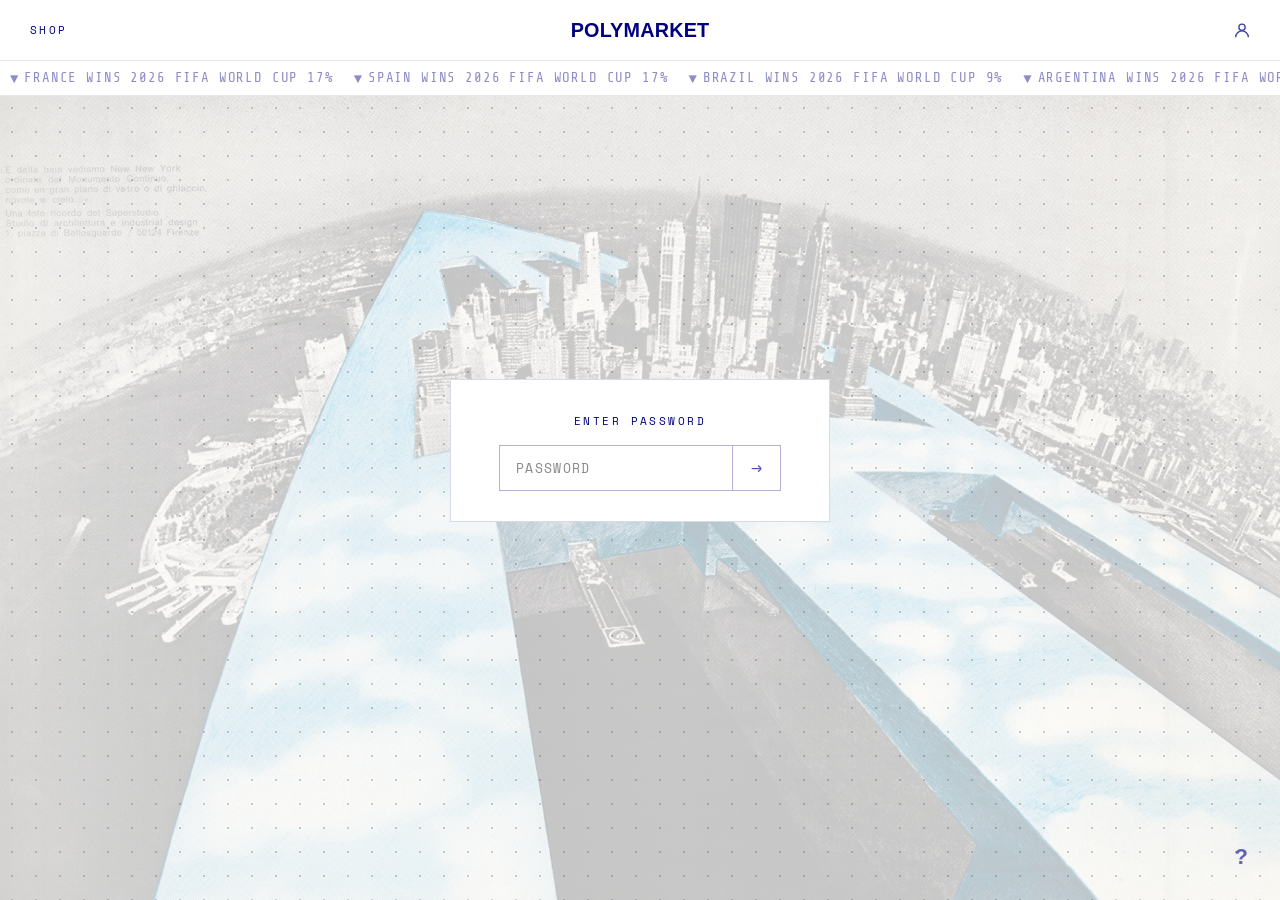
==== commit 0e32a07a: "Restore inner pages to last known-good state (96ddd96) Product, shop, shipping, checkout, and topogr" ====
--- a/checkout.html
+++ b/checkout.html
@@ -327,6 +327,10 @@
       </div>
     </nav>
   </header>
+
+  <!-- POLYMARKET TICKER -->
+  <div class="site-ticker">
+    <div class="ticker-track" id="tickerTrack"></div>
   </div>
 
 
@@ -569,6 +573,7 @@
   </script>
   <script src="js/shopify.js"></script>
   <script src="js/cart.js"></script>
+  <script src="js/ticker.js"></script>
   <script src="js/auth.js"></script>
 </body>
 </html>
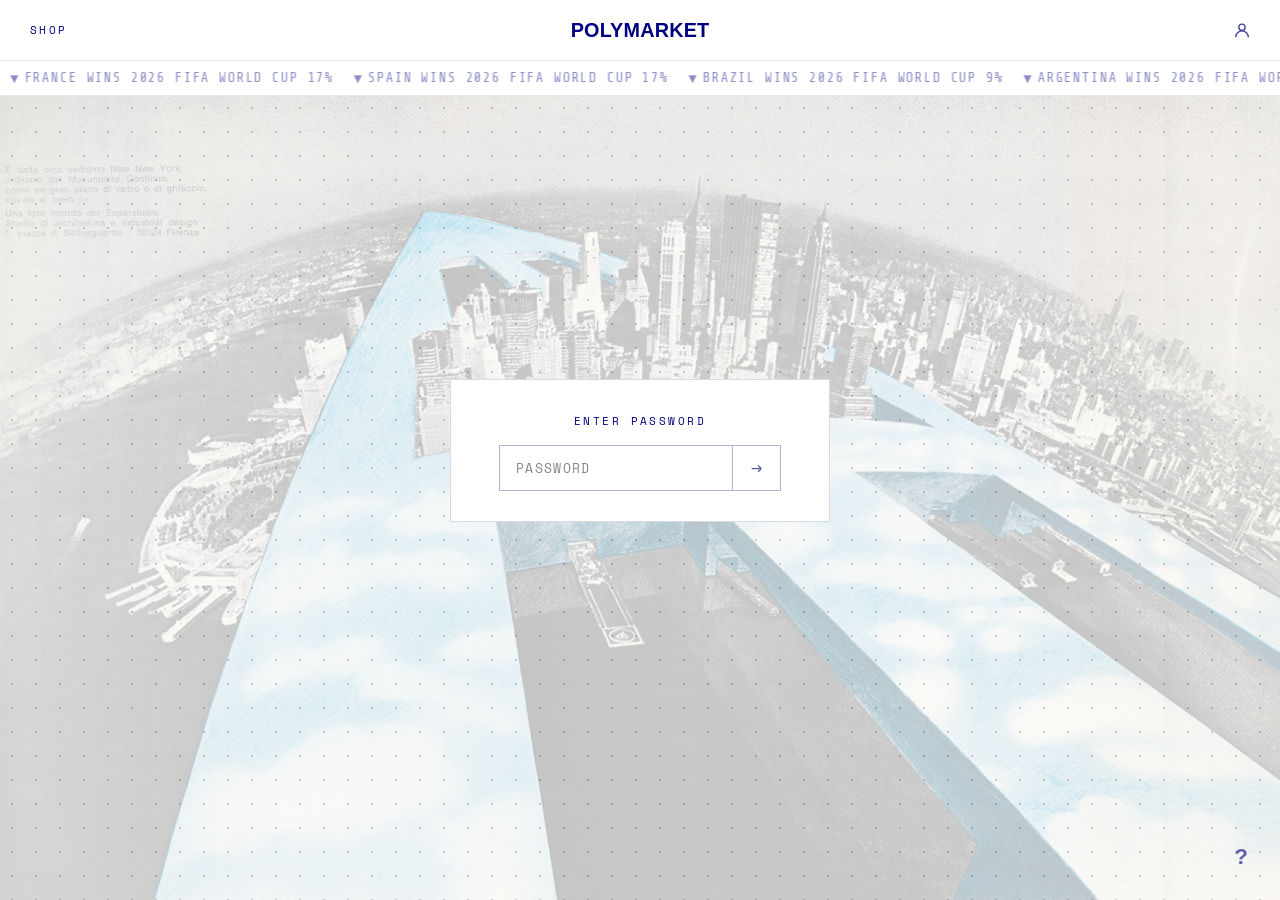
==== commit 306a30a0: "Install Vercel Web Analytics Vercel Web Analytics Installation Complete ============================" ====
--- a/checkout.html
+++ b/checkout.html
@@ -8,6 +8,10 @@
   <link rel="preconnect" href="https://fonts.gstatic.com" crossorigin>
   <link href="https://fonts.googleapis.com/css2?family=Space+Mono:wght@400;700&family=Inter:wght@400;500;600&display=swap" rel="stylesheet">
   <link rel="stylesheet" href="style.css">
+  <script>
+    window.va = window.va || function () { (window.vaq = window.vaq || []).push(arguments); };
+  </script>
+  <script defer src="/_vercel/insights/script.js"></script>
   <style>
     .checkout-main {
       display: grid;
--- a/style.css
+++ b/style.css
@@ -90,16 +90,21 @@
   opacity: 0.8;
 }
 
-/* Password page — muted navy at rest, reveal color on hover */
+/* Password + Shop pages — muted navy at rest, reveal color on hover */
 .page-password .ticker-track a,
+.page-shop .ticker-track a,
 .page-password .ticker-track a:has(.ticker-up),
-.page-password .ticker-track a:has(.ticker-down) {
+.page-shop .ticker-track a:has(.ticker-up),
+.page-password .ticker-track a:has(.ticker-down),
+.page-shop .ticker-track a:has(.ticker-down) {
   color: rgba(0, 0, 128, 0.45);
   text-shadow: none;
   transition: color 0.25s, text-shadow 0.25s;
 }
 .page-password .ticker-up,
-.page-password .ticker-down {
+.page-shop .ticker-up,
+.page-password .ticker-down,
+.page-shop .ticker-down {
   color: rgba(0, 0, 128, 0.45);
   text-shadow: none;
   transition: color 0.25s, text-shadow 0.25s;
@@ -107,13 +112,17 @@
 
 /* Hover reveals market direction color */
 .page-password .ticker-track a:has(.ticker-up):hover,
-.page-password .ticker-track a:has(.ticker-up):hover .ticker-up {
+.page-shop .ticker-track a:has(.ticker-up):hover,
+.page-password .ticker-track a:has(.ticker-up):hover .ticker-up,
+.page-shop .ticker-track a:has(.ticker-up):hover .ticker-up {
   color: #33DD55;
   text-shadow: 0 0 10px rgba(51, 221, 85, 0.65);
   opacity: 1;
 }
 .page-password .ticker-track a:has(.ticker-down):hover,
-.page-password .ticker-track a:has(.ticker-down):hover .ticker-down {
+.page-shop .ticker-track a:has(.ticker-down):hover,
+.page-password .ticker-track a:has(.ticker-down):hover .ticker-down,
+.page-shop .ticker-track a:has(.ticker-down):hover .ticker-down {
   color: #FF3333;
   text-shadow: 0 0 10px rgba(255, 51, 51, 0.65);
   opacity: 1;
@@ -570,6 +579,12 @@
 }
 
 .product-card:hover .product-card-img { transform: scale(1.04); }
+
+/* Tarot tote is a 1:1 square image; scale it down to match portrait-image cards (~68% width) */
+.card-tarot-tote .product-card-img {
+  width: calc(68% - 22px);
+  height: calc(68% - 22px);
+}
 
 .product-card-placeholder {
   width: 100%;
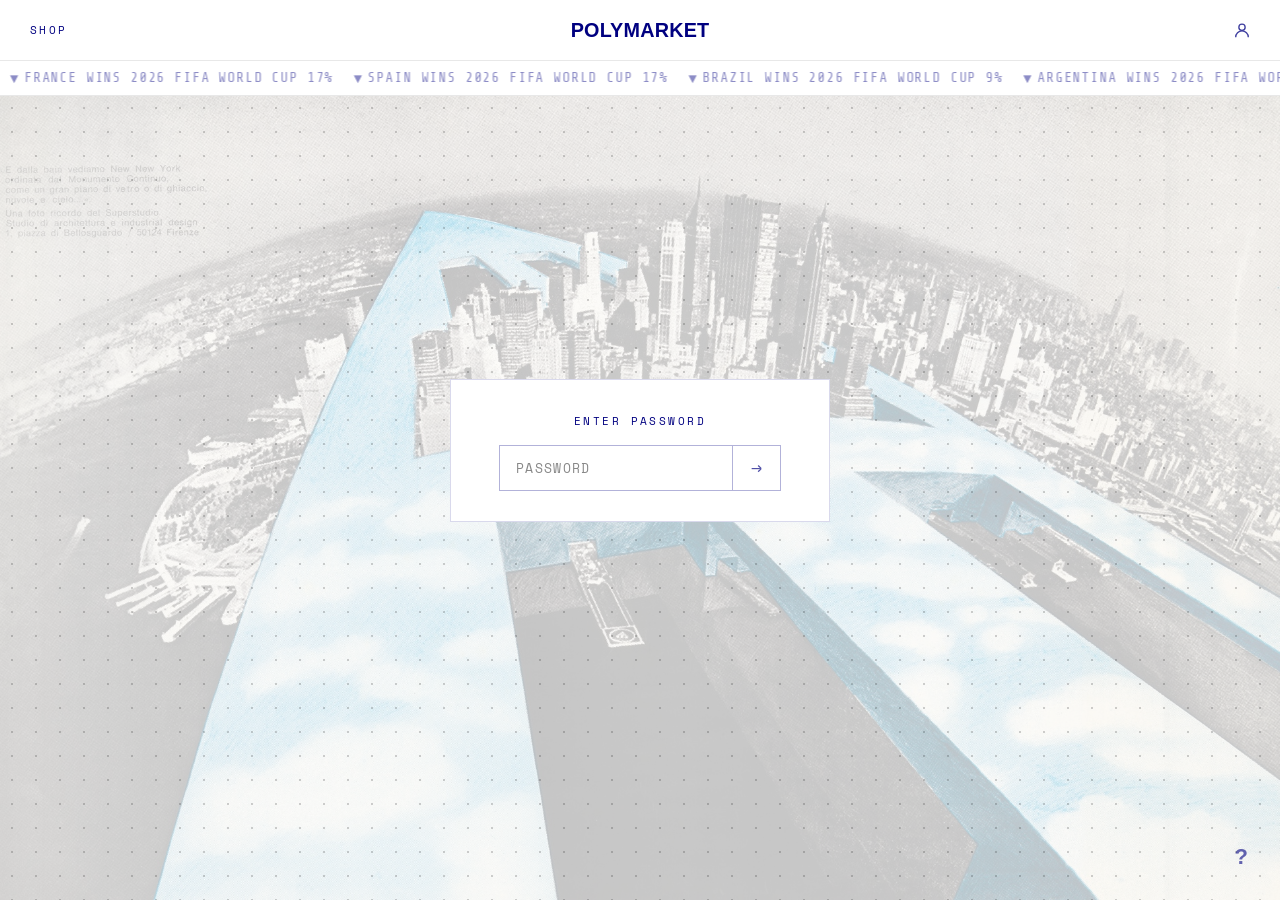
==== commit 8917c480: "Add Open Graph meta tags for link preview cover image Every page now includes og:image, og:title, tw" ====
--- a/checkout.html
+++ b/checkout.html
@@ -3,15 +3,23 @@
 <head>
   <meta charset="UTF-8">
   <meta name="viewport" content="width=device-width, initial-scale=1.0">
+  <!-- Open Graph / link preview -->
+  <meta property="og:type"        content="website">
+  <meta property="og:site_name"   content="Polymarket">
+  <meta property="og:title"       content="Polymarket">
+  <meta property="og:description" content="Polymarket Merch — Complimentary.">
+  <meta property="og:image"       content="https://polymerch.vercel.app/assets/images/password-bg.jpg">
+  <meta property="og:image:width"  content="1440">
+  <meta property="og:image:height" content="1080">
+  <meta name="twitter:card"       content="summary_large_image">
+  <meta name="twitter:title"      content="Polymarket">
+  <meta name="twitter:description" content="Polymarket Merch — Complimentary.">
+  <meta name="twitter:image"      content="https://polymerch.vercel.app/assets/images/password-bg.jpg">
   <title>Polymarket — VIP Order</title>
   <link rel="preconnect" href="https://fonts.googleapis.com">
   <link rel="preconnect" href="https://fonts.gstatic.com" crossorigin>
   <link href="https://fonts.googleapis.com/css2?family=Space+Mono:wght@400;700&family=Inter:wght@400;500;600&display=swap" rel="stylesheet">
   <link rel="stylesheet" href="style.css">
-  <script>
-    window.va = window.va || function () { (window.vaq = window.vaq || []).push(arguments); };
-  </script>
-  <script defer src="/_vercel/insights/script.js"></script>
   <style>
     .checkout-main {
       display: grid;
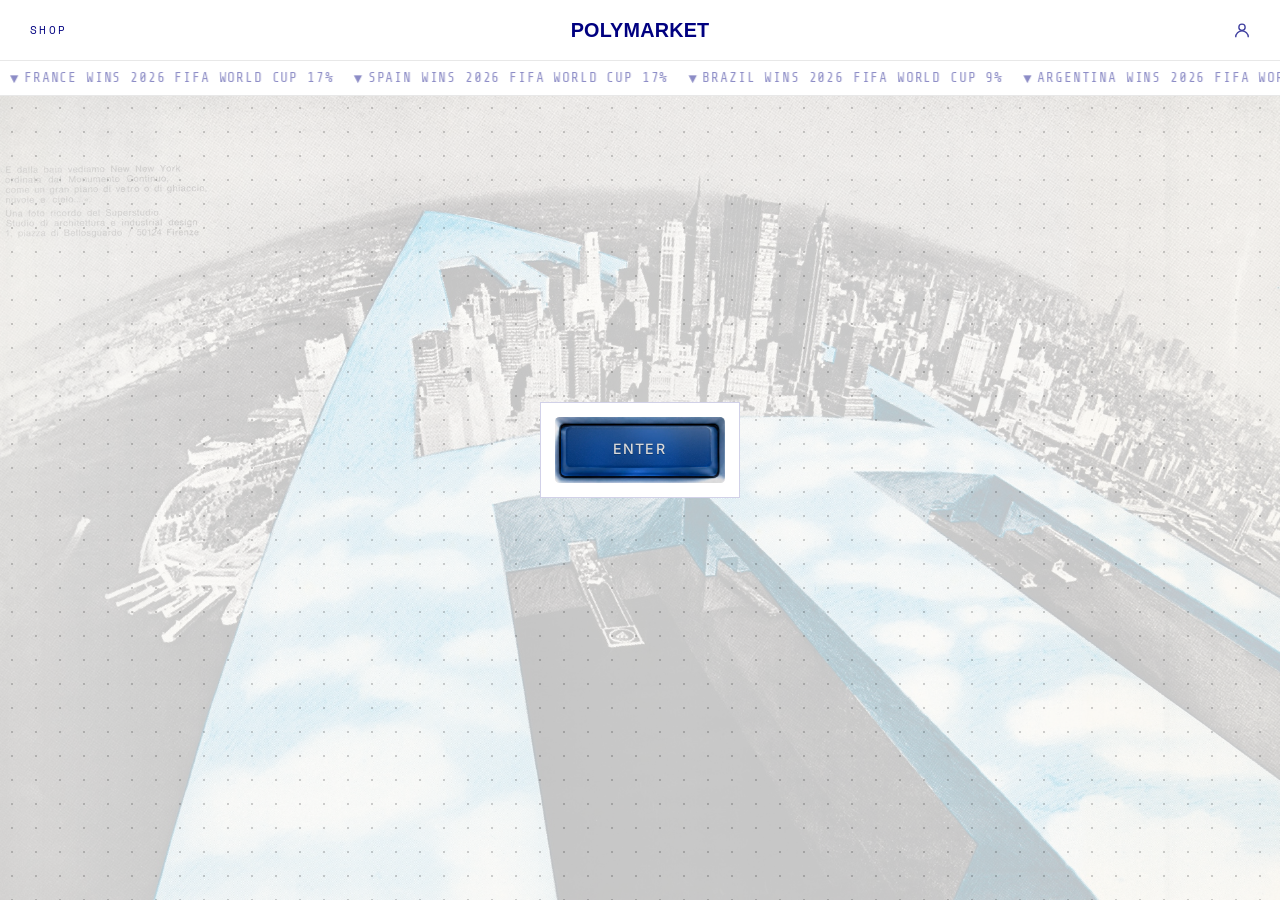
==== commit c2a1f655: "Cart: physical green/red buttons + Wall-Street terminal order modal - js/physical-buttons.js (new): " ====
--- a/checkout.html
+++ b/checkout.html
@@ -582,6 +582,46 @@
       // Clear cart
       sessionStorage.removeItem(CART_KEY);
     });
+
+    // ── Arriving from the order terminal modal ───────────────────────────
+    // The modal already collected everything, so skip the on-page form:
+    // render the confirmation and post the Shopify order directly.
+    function enterConfirmation(data, cart) {
+      const ref = 'VIP-' + Date.now().toString(36).toUpperCase();
+      const recipientName  = data.clientName  || data.employeeName  || '';
+      const recipientEmail = data.clientEmail || data.employeeEmail || '';
+
+      document.getElementById('confirmRef').textContent = 'REF ' + ref;
+      document.getElementById('confirmEmployee').innerHTML =
+        `${data.employeeName || ''}<br>${data.employeeDept || ''}`;
+      document.getElementById('confirmClient').innerHTML =
+        `${recipientName}<br>${recipientEmail}<br>${data.address1 || ''}<br>${data.city || ''}, ${data.state || ''} ${data.zip || ''}`;
+      document.getElementById('confirmItems').innerHTML =
+        cart.map(i => `${i.name}${i.color ? ' / ' + i.color : ''} — ${i.size}${i.qty > 1 ? ' ×' + i.qty : ''}`).join('<br>') || '—';
+
+      document.getElementById('checkoutFormCol').style.display = 'none';
+      document.getElementById('checkoutConfirm').style.display = 'block';
+
+      // Feed the order into Shopify (no-op until Admin env vars are set in Vercel).
+      if (typeof createShopifyDraftOrder === 'function') {
+        createShopifyDraftOrder(data, cart).then(orderName => {
+          if (orderName) {
+            const refEl = document.getElementById('confirmRef');
+            if (refEl) refEl.textContent += ' · ' + orderName;
+          }
+        });
+      }
+
+      sessionStorage.removeItem(CART_KEY);
+      sessionStorage.removeItem('pm_intake');
+    }
+
+    // Run after js/shopify.js has loaded so createShopifyDraftOrder exists.
+    document.addEventListener('DOMContentLoaded', () => {
+      let intake = null;
+      try { intake = JSON.parse(sessionStorage.getItem('pm_intake') || 'null'); } catch {}
+      if (intake && intake.address1) enterConfirmation(intake, getCart());
+    });
   </script>
   <script src="js/shopify.js"></script>
   <script src="js/cart.js"></script>
--- a/style.css
+++ b/style.css
@@ -1417,3 +1417,300 @@
   .footer-links a { font-size: 7px; letter-spacing: 0.05em; }
   .footer-copy { font-size: 7px; white-space: nowrap; }
 }
+
+/* ═══════════════════════════════════════════════════════════════════════
+   PHYSICAL BUTTON (.phys-btn-v3) — ported from physical-buttons-demo.
+   Used for the cart drawer Client/Employee buttons (green/red).
+   ═══════════════════════════════════════════════════════════════════════ */
+.phys-btn-v3 {
+  position: relative;
+  width: 170px;
+  height: 66.6px;
+  font-size: 14.2px;
+  background: transparent;
+  border: 0;
+  padding: 0;
+  cursor: pointer;
+  user-select: none;
+  -webkit-tap-highlight-color: transparent;
+  transition: filter 720ms cubic-bezier(0.22, 0.61, 0.36, 1);
+}
+.phys-btn-v3 img { pointer-events: none; -webkit-user-drag: none; }
+.phys-btn-v3[disabled], .phys-btn-v3.is-locked { cursor: default; }
+
+.phys-btn-stage {
+  position: absolute;
+  inset: 0;
+  perspective: 520px;
+  perspective-origin: 50% 30%;
+  transform-style: preserve-3d;
+  pointer-events: none;
+}
+.phys-btn-cap {
+  position: absolute;
+  inset: 0;
+  border-radius: 4.323px;
+  overflow: hidden;
+  transition: filter 110ms ease-out;
+}
+.phys-btn-cap.is-pressed { filter: brightness(1.02); transition: filter 90ms ease-out; }
+.phys-btn-cap img { position: absolute; max-width: none; user-select: none; }
+.phys-btn-cap .cap-darken {
+  position: absolute;
+  inset: 0;
+  opacity: 0;
+  transition: opacity 150ms ease-out;
+  background: radial-gradient(ellipse at center, rgba(0,0,0,0.35) 0%, rgba(0,0,0,0.12) 60%, rgba(0,0,0,0) 100%);
+}
+.phys-btn-cap.is-pressed .cap-darken { opacity: 1; }
+.phys-btn-recess {
+  position: absolute;
+  left: 3.54%; right: 4.09%; top: 11.67%; bottom: 10.89%;
+  background: #000;
+  border-radius: 4.132px;
+  transition: box-shadow 420ms cubic-bezier(0.4, 0, 0.2, 1);
+  box-shadow: inset 0 1px 2px rgba(0,0,0,0.5);
+}
+.phys-btn-v3[data-pressed="true"] .phys-btn-recess {
+  box-shadow: inset 0 2px 3px rgba(0,0,0,0.55), inset 0 -1px 1px rgba(255,255,255,0.22);
+}
+.phys-btn-v3[data-lit="true"]:not([data-pressed="true"]) .phys-btn-recess {
+  box-shadow: inset 0 1px 2px rgba(0,0,0,0.25), inset 0 0 6px 1px rgba(255,255,255,0.55), inset 0 0 14px 3px rgba(255,255,255,0.32);
+}
+.phys-btn-inner {
+  position: absolute;
+  left: 3.54%; right: 4.21%; top: 12.76%; bottom: 10.89%;
+  border-radius: 4.323px;
+  overflow: hidden;
+  opacity: 1;
+  transition: top 200ms cubic-bezier(0.36, 0, 0.16, 1.18), bottom 200ms cubic-bezier(0.36, 0, 0.16, 1.18), opacity 200ms ease-out, filter 820ms cubic-bezier(0.4, 0, 0.2, 1), box-shadow 820ms cubic-bezier(0.4, 0, 0.2, 1);
+}
+.phys-btn-inner img { position: absolute; max-width: none; user-select: none; }
+.phys-btn-inner.is-pressed {
+  top: 18.68%; bottom: 5.45%; opacity: 0.86;
+  transition: top 80ms cubic-bezier(0.5, 0, 0.2, 1), bottom 80ms cubic-bezier(0.5, 0, 0.2, 1), opacity 60ms ease-out;
+}
+.phys-btn-inner .top-shadow {
+  position: absolute;
+  left: 0; right: 0; top: 0; height: 12px;
+  opacity: 0;
+  transition: opacity 150ms ease-out;
+  background: linear-gradient(180deg, rgba(0,0,0,0.55), rgba(0,0,0,0));
+}
+.phys-btn-inner.is-pressed .top-shadow { opacity: 1; }
+.phys-btn-inner.is-lit { filter: brightness(1.14) saturate(1.18); }
+.phys-btn-inner--green.is-lit { box-shadow: inset 0 0 18px 2px rgba(120,255,140,0.35), inset 0 0 22px 4px rgba(255,255,255,0.45); }
+.phys-btn-inner--red.is-lit { box-shadow: inset 0 0 18px 2px rgba(255,110,110,0.35), inset 0 0 22px 4px rgba(255,255,255,0.45); }
+.phys-btn-inner--blue.is-lit { box-shadow: inset 0 0 18px 2px rgba(110,170,255,0.38), inset 0 0 22px 4px rgba(255,255,255,0.45); }
+
+/* NOTE: this label rule is scoped to .phys-btn-v3 so it doesn't collide
+   with the legacy .phy-btn-label (single-y) used elsewhere. */
+.phys-btn-v3 .phys-btn-label {
+  position: absolute;
+  inset: 0;
+  display: flex;
+  align-items: center;
+  justify-content: center;
+  user-select: none;
+  text-transform: uppercase;
+  font-family: 'SF Pro Rounded', -apple-system, BlinkMacSystemFont, 'Inter', system-ui, sans-serif;
+  font-weight: 500;
+  font-size: 1em;
+  line-height: 100%;
+  letter-spacing: 0.08em;
+  color: rgba(255,255,255,0.82);
+  text-shadow: 0 -0.4px 0.5px rgba(0,0,0,0.55), 0 0.4px 0 rgba(255,255,255,0.18), 0 1px 0 rgba(0,0,0,0.22);
+  padding-bottom: 0.22em;
+}
+.phys-btn-halo {
+  position: absolute;
+  inset: -12px;
+  border-radius: 10px;
+  pointer-events: none;
+  opacity: 0;
+  filter: blur(5px);
+  transition: opacity 820ms cubic-bezier(0.4, 0, 0.2, 1);
+  z-index: 0;
+}
+.phys-btn-halo.is-lit { opacity: 0.75; }
+.phys-btn-halo--green { background: radial-gradient(ellipse at center, rgba(120,255,140,0.55) 0%, rgba(120,255,140,0.18) 45%, rgba(120,255,140,0) 75%); }
+.phys-btn-halo--red   { background: radial-gradient(ellipse at center, rgba(255,110,110,0.55) 0%, rgba(255,110,110,0.18) 45%, rgba(255,110,110,0) 75%); }
+.phys-btn-halo--blue  { background: radial-gradient(ellipse at center, rgba(110,170,255,0.55) 0%, rgba(110,170,255,0.18) 45%, rgba(110,170,255,0) 75%); }
+.phys-btn-bgglow {
+  position: absolute;
+  inset: -64px -56px -80px -56px;
+  border-radius: 50%;
+  pointer-events: none;
+  opacity: 0;
+  filter: blur(34px);
+  transition: opacity 820ms cubic-bezier(0.4, 0, 0.2, 1);
+  z-index: -1;
+}
+.phys-btn-bgglow.is-lit { opacity: 1; }
+.phys-btn-bgglow--green { background: radial-gradient(ellipse at center, rgba(80,255,120,0.55) 0%, rgba(80,255,120,0.18) 40%, rgba(80,255,120,0) 75%); }
+.phys-btn-bgglow--red   { background: radial-gradient(ellipse at center, rgba(255,80,80,0.55) 0%, rgba(255,80,80,0.18) 40%, rgba(255,80,80,0) 75%); }
+.phys-btn-bgglow--blue  { background: radial-gradient(ellipse at center, rgba(70,140,255,0.6) 0%, rgba(70,140,255,0.2) 40%, rgba(70,140,255,0) 75%); }
+@media (hover: hover) {
+  .phys-btn-v3:not([data-lit="true"]):not([data-pressed="true"]):hover { filter: saturate(0.75); transition: none; }
+}
+
+/* Scale the two cart buttons so they sit side-by-side in the 380px drawer */
+.cart-btn-row .phys-btn-v3 { width: 150px; height: 58.8px; font-size: 12.5px; }
+.cart-btn-row { justify-content: center; align-items: center; gap: 14px; }
+
+/* ═══════════════════════════════════════════════════════════════════════
+   WALL-STREET TERMINAL INTAKE MODAL — amber-on-black, centered.
+   ═══════════════════════════════════════════════════════════════════════ */
+:root { --term-amber: #ffb000; --term-amber-dim: #b87a00; }
+
+.intake-modal-overlay {
+  position: fixed;
+  inset: 0;
+  z-index: 1000;
+  display: flex;
+  align-items: center;
+  justify-content: center;
+  padding: 24px;
+  background: rgba(0, 0, 0, 0.78);
+  backdrop-filter: blur(3px);
+  -webkit-backdrop-filter: blur(3px);
+  opacity: 0;
+  pointer-events: none;
+  transition: opacity 0.22s ease;
+}
+.intake-modal-overlay.open { opacity: 1; pointer-events: all; }
+
+.intake-modal {
+  width: 100%;
+  max-width: 460px;
+  max-height: calc(100vh - 48px);
+  overflow-y: auto;
+  background: #000;
+  border: 1px solid var(--term-amber);
+  box-shadow: 0 0 0 1px rgba(255,176,0,0.25), 0 0 40px rgba(255,176,0,0.18), inset 0 0 60px rgba(255,176,0,0.04);
+  color: var(--term-amber);
+  font-family: 'Space Mono', 'Courier New', monospace;
+  padding: 0;
+  transform: translateY(8px) scale(0.99);
+  transition: transform 0.22s ease;
+}
+.intake-modal-overlay.open .intake-modal { transform: translateY(0) scale(1); }
+
+/* Terminal title bar */
+.intake-modal-bar {
+  display: flex;
+  align-items: center;
+  justify-content: space-between;
+  padding: 10px 14px;
+  border-bottom: 1px solid var(--term-amber);
+  background: linear-gradient(180deg, rgba(255,176,0,0.10), rgba(255,176,0,0));
+}
+.intake-modal-bar .term-title {
+  font-size: 11px;
+  font-weight: 700;
+  letter-spacing: 0.20em;
+  text-transform: uppercase;
+}
+.intake-modal-bar .term-close {
+  background: none;
+  border: 1px solid var(--term-amber-dim);
+  color: var(--term-amber);
+  width: 22px; height: 22px;
+  line-height: 1;
+  font-family: inherit;
+  font-size: 12px;
+  cursor: pointer;
+  transition: background 0.12s, color 0.12s;
+}
+.intake-modal-bar .term-close:hover { background: var(--term-amber); color: #000; }
+
+.intake-modal-body { padding: 18px 20px 22px; }
+
+.intake-modal-head {
+  font-size: 10px;
+  letter-spacing: 0.16em;
+  text-transform: uppercase;
+  color: var(--term-amber-dim);
+  margin-bottom: 18px;
+  padding-bottom: 10px;
+  border-bottom: 1px dashed var(--term-amber-dim);
+}
+.intake-modal-head b { color: var(--term-amber); }
+
+/* Each field is a black line with an amber label + amber input */
+.term-field {
+  display: flex;
+  align-items: baseline;
+  gap: 10px;
+  border-bottom: 1px solid var(--term-amber-dim);
+  padding: 9px 2px;
+}
+.term-field label {
+  flex: 0 0 38%;
+  font-size: 9px;
+  letter-spacing: 0.14em;
+  text-transform: uppercase;
+  color: var(--term-amber-dim);
+  white-space: nowrap;
+  overflow: hidden;
+  text-overflow: ellipsis;
+}
+.term-field input {
+  flex: 1;
+  background: transparent;
+  border: none;
+  outline: none;
+  color: var(--term-amber);
+  font-family: inherit;
+  font-size: 12px;
+  letter-spacing: 0.06em;
+  text-transform: uppercase;
+  caret-color: var(--term-amber);
+}
+.term-field input::placeholder { color: rgba(255,176,0,0.32); text-transform: uppercase; }
+.term-field.invalid { border-bottom-color: #ff4040; }
+.term-field.invalid label { color: #ff6060; }
+
+.intake-submit-row { margin-top: 22px; }
+.term-submit {
+  width: 100%;
+  padding: 13px 0;
+  background: var(--term-amber);
+  color: #000;
+  border: none;
+  font-family: inherit;
+  font-size: 11px;
+  font-weight: 700;
+  letter-spacing: 0.24em;
+  text-transform: uppercase;
+  cursor: pointer;
+  transition: filter 0.12s, box-shadow 0.12s;
+}
+.term-submit:hover { filter: brightness(1.12); box-shadow: 0 0 16px rgba(255,176,0,0.5); }
+.term-back {
+  display: inline-block;
+  margin-top: 12px;
+  background: none;
+  border: none;
+  color: var(--term-amber-dim);
+  font-family: inherit;
+  font-size: 9px;
+  letter-spacing: 0.16em;
+  text-transform: uppercase;
+  cursor: pointer;
+}
+.term-back:hover { color: var(--term-amber); }
+.term-error {
+  margin-top: 12px;
+  font-size: 9px;
+  letter-spacing: 0.12em;
+  text-transform: uppercase;
+  color: #ff5555;
+  min-height: 12px;
+}
+.term-cursor::after {
+  content: '▮';
+  margin-left: 4px;
+  animation: term-blink 1s steps(1) infinite;
+}
+@keyframes term-blink { 50% { opacity: 0; } }
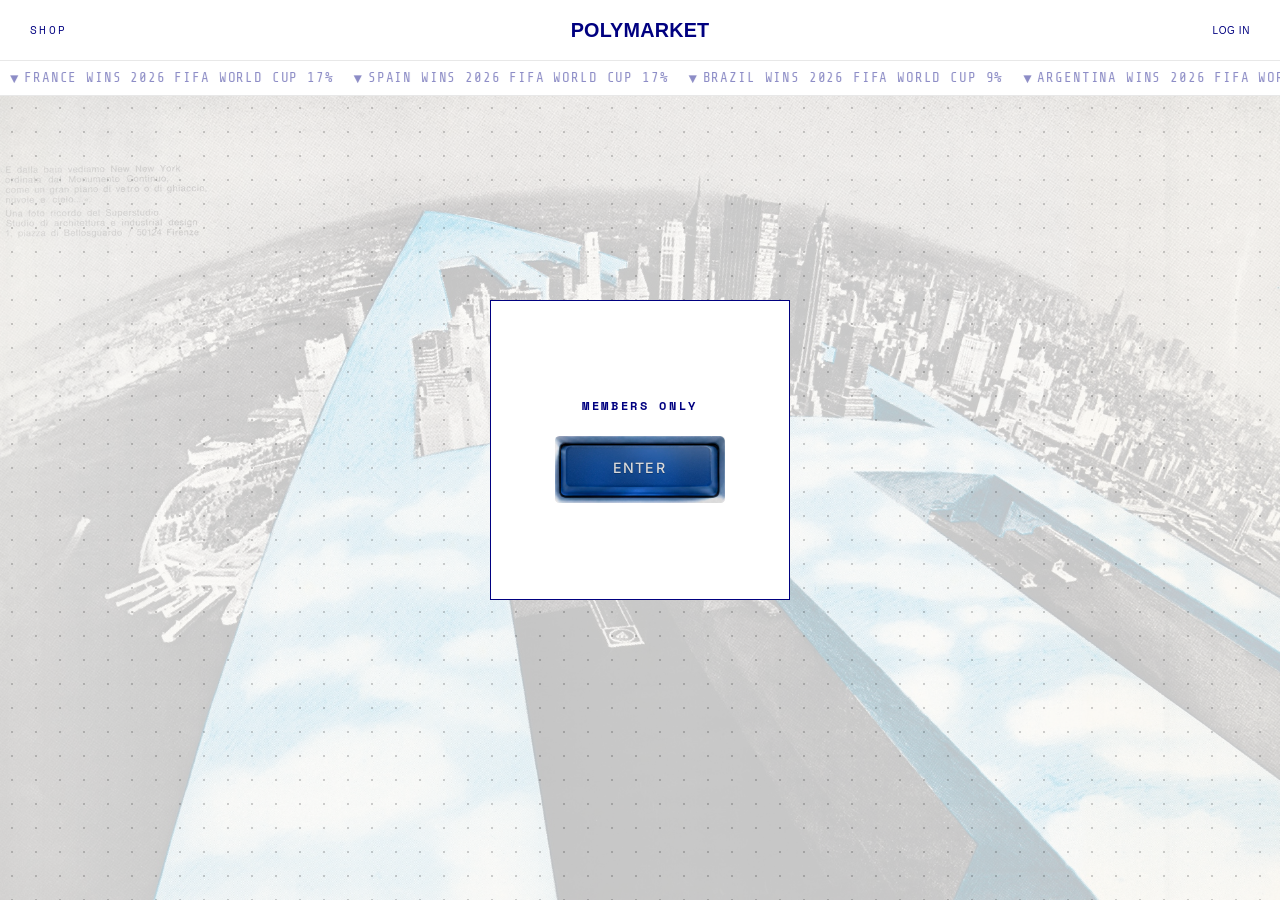
==== commit e0e1f31d: "Header/footer/ticker polish + home gate: stable square, bleed-and-dissolve Site chrome (all headers/" ====
--- a/checkout.html
+++ b/checkout.html
@@ -326,16 +326,8 @@
       <div class="nav-right">
         <div style="height:16px;width:1px;background:rgba(0,0,0,0.12);margin:0 4px;"></div>
         <a href="topograph.html" class="nav-icon-btn nav-help-btn" title="Markets Topography">?</a>
-        <button class="nav-icon-btn" title="Account">
-          <svg viewBox="0 0 20 20" fill="none" stroke="currentColor" stroke-width="1.5">
-            <circle cx="10" cy="7" r="3.5"/>
-            <path d="M3 18c0-3.866 3.134-7 7-7s7 3.134 7 7"/>
-          </svg>
-        </button>
-        <button class="nav-icon-btn" title="Cart" onclick="history.back()"><svg viewBox="0 0 20 20" fill="none" stroke="currentColor" stroke-width="1.5" stroke-linecap="round" stroke-linejoin="round">
-            <path d="M6.5 8V6a3.5 3.5 0 0 1 7 0v2"/>
-            <rect x="3" y="8" width="14" height="9" rx="1.5"/>
-          </svg></button>
+        <button class="nav-text-btn" title="Log in">LOG IN</button>
+        <button class="nav-text-btn" title="Cart" onclick="history.back()">CART</button>
       </div>
     </nav>
   </header>
@@ -460,8 +452,7 @@
   <!-- FOOTER -->
   <footer class="site-footer">
     <div class="footer-inner">
-      <div class="footer-left">
-        <div class="footer-logo">
+      <div class="footer-logo">
           <svg viewBox="0 0 512 512" fill="none" xmlns="http://www.w3.org/2000/svg" width="18" height="18">
             <path d="M375.84 389.422C375.84 403.572 375.84 410.647 371.212 414.154C366.585 417.662 359.773 415.75 346.15 411.927L127.22 350.493C119.012 348.19 114.907 347.038 112.534 343.907C110.161 340.776 110.161 336.513 110.161 327.988V184.012C110.161 175.487 110.161 171.224 112.534 168.093C114.907 164.962 119.012 163.81 127.22 161.507L346.15 100.072C359.773 96.2495 366.585 94.338 371.212 97.8455C375.84 101.353 375.84 108.428 375.84 122.578V389.422ZM164.761 330.463L346.035 381.337V279.595L164.761 330.463ZM139.963 306.862L321.201 256L139.963 205.138V306.862ZM164.759 181.537L346.035 232.406V130.663L164.759 181.537Z" fill="#000080"/>
           </svg>
@@ -470,9 +461,7 @@
         <nav class="footer-links">
           <a href="shipping.html">Shipping &amp; Returns</a>
         </nav>
-      </div>
-      <span class="footer-copy">©2026</span>
-      <div></div>
+        <span class="footer-copy">©2026</span>
     </div>
   </footer>
 
--- a/style.css
+++ b/style.css
@@ -210,6 +210,39 @@
   transition: opacity 0.15s;
 }
 .nav-shop-link:hover { opacity: 0.6; }
+
+/* Header text buttons: LOG IN + CART — same type treatment as SHOP */
+.nav-text-btn {
+  font-family: 'Helvetica Neue', Helvetica, Arial, sans-serif;
+  font-size: 10px;
+  font-weight: 500;
+  letter-spacing: 0.06em;
+  text-transform: uppercase;
+  color: #000080;
+  background: none;
+  border: none;
+  cursor: pointer;
+  padding: 4px 10px;
+  position: relative;
+  white-space: nowrap;
+  transition: opacity 0.15s;
+}
+.nav-text-btn:hover { opacity: 0.6; }
+.nav-text-btn .cart-badge {
+  position: absolute;
+  top: -1px;
+  right: -1px;
+  background: #000080;
+  color: #fff;
+  border-radius: 50%;
+  font-size: 7px;
+  min-width: 12px;
+  height: 12px;
+  display: inline-flex;
+  align-items: center;
+  justify-content: center;
+  pointer-events: none;
+}
 
 /* Badge on icon cart button */
 .nav-icon-btn .cart-badge {
@@ -734,12 +767,17 @@
 
 .footer-links a:hover { opacity: 1; }
 
+/* Footer layout: logo left · Shipping & Returns center · ©2026 right */
+.footer-logo  { justify-self: start; }
+.footer-links { justify-self: center; }
+
 .footer-copy {
   font-size: 9px;
   letter-spacing: 0.06em;
   color: #000080;
   opacity: 0.6;
-  text-align: center;
+  justify-self: end;
+  text-align: right;
 }
 
 /* ===== PRODUCT DETAIL PAGE ===== */
